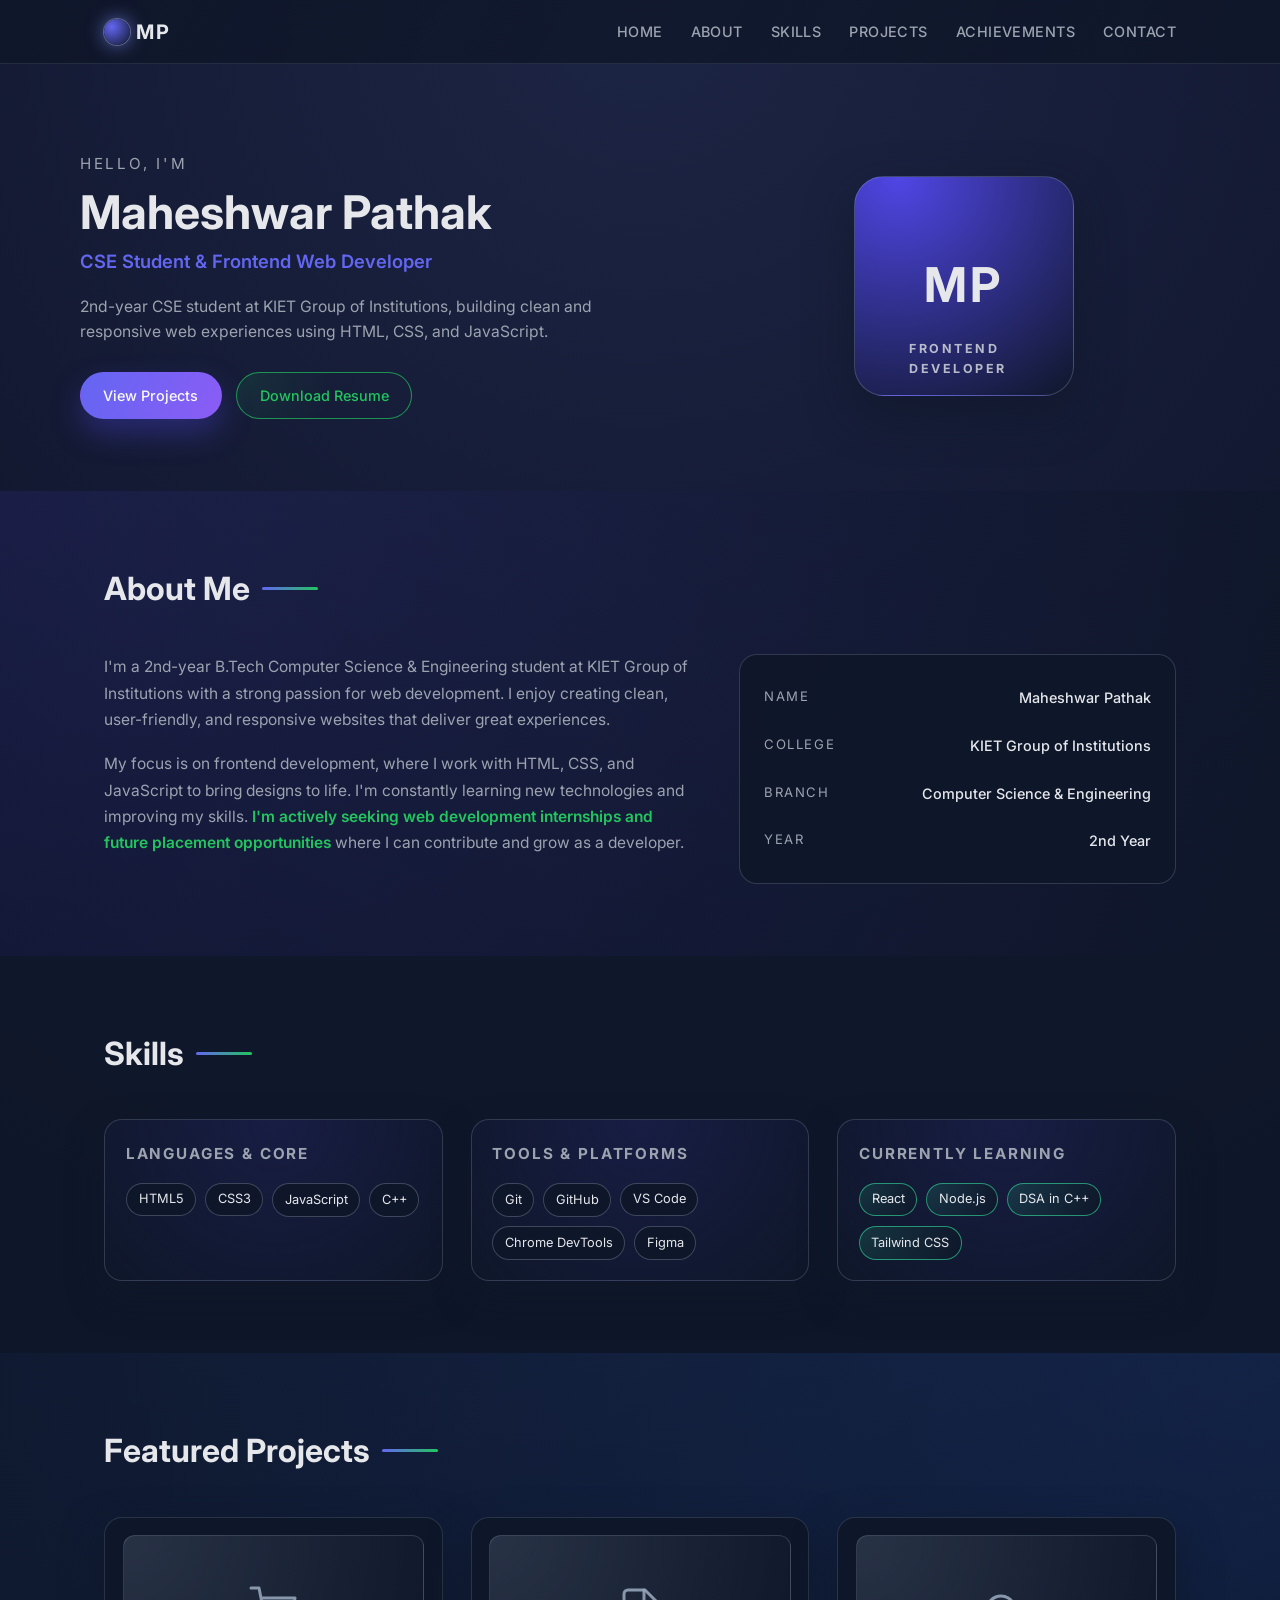
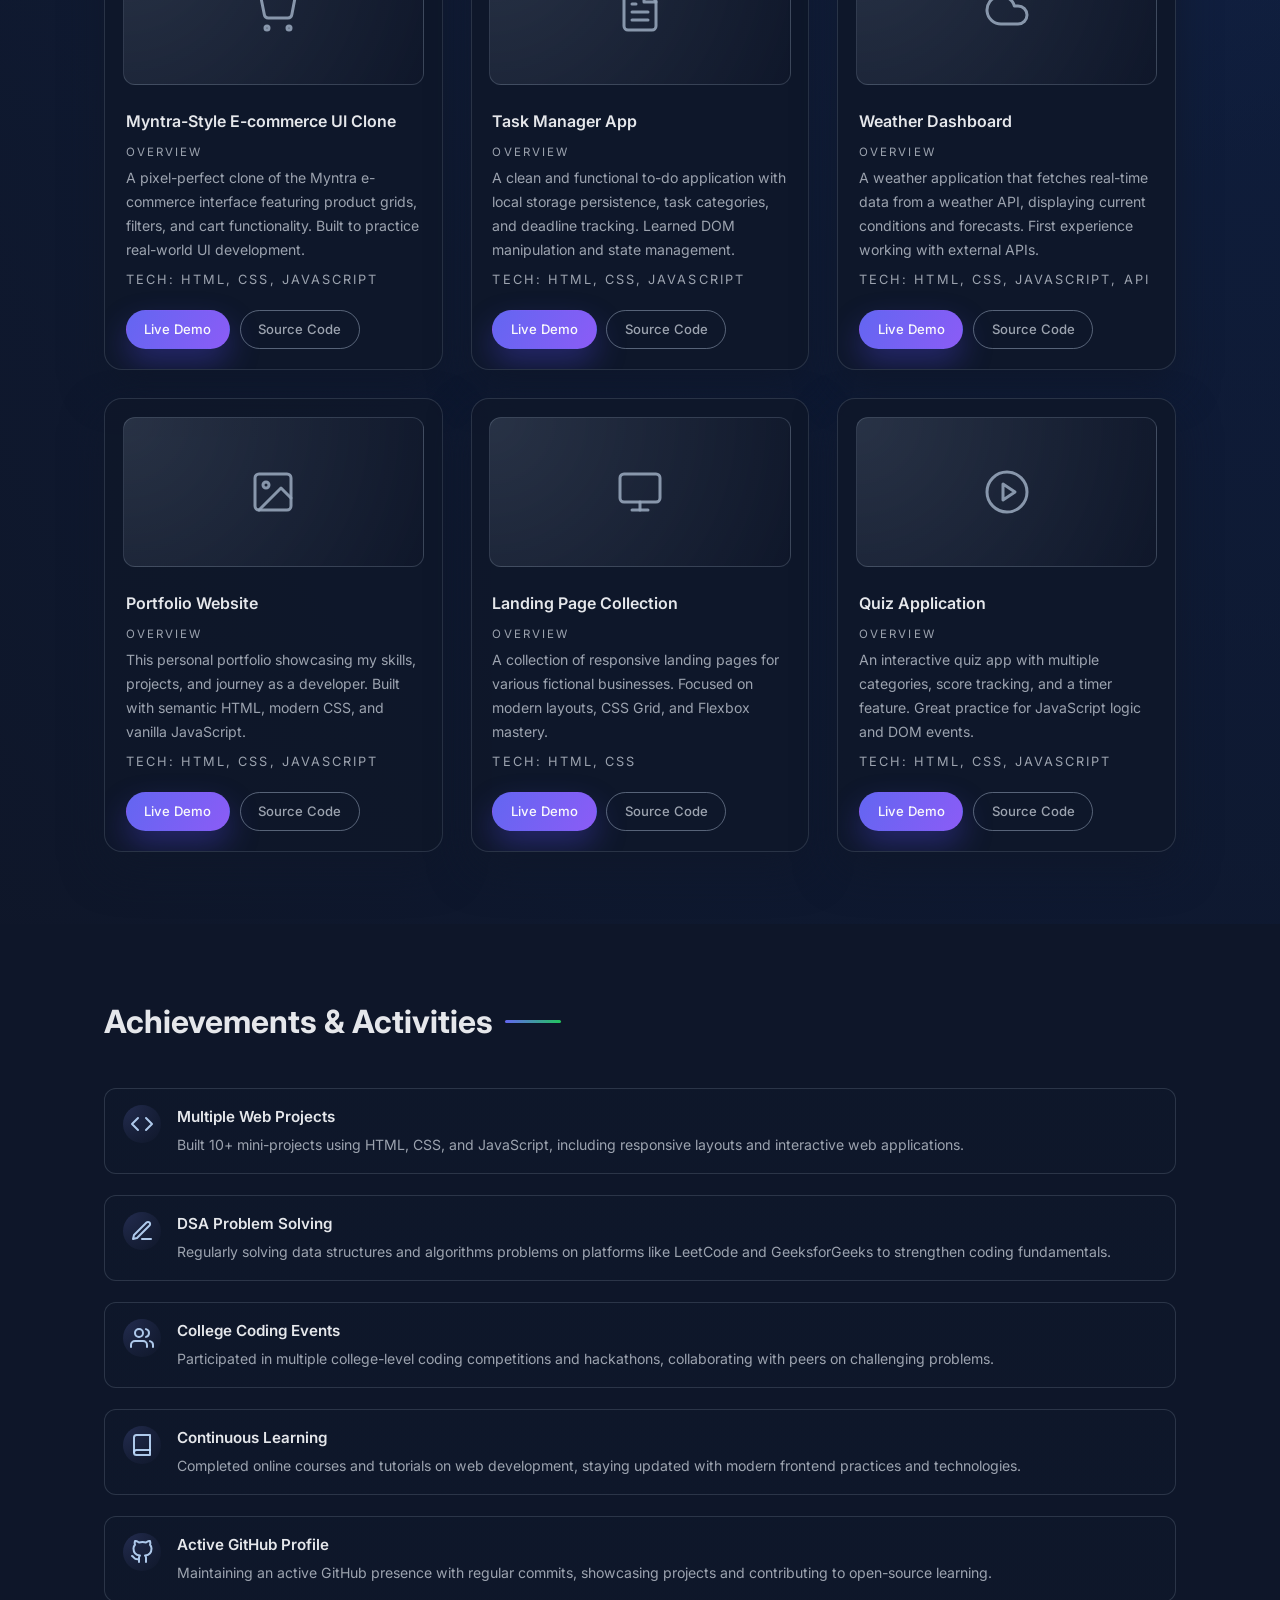
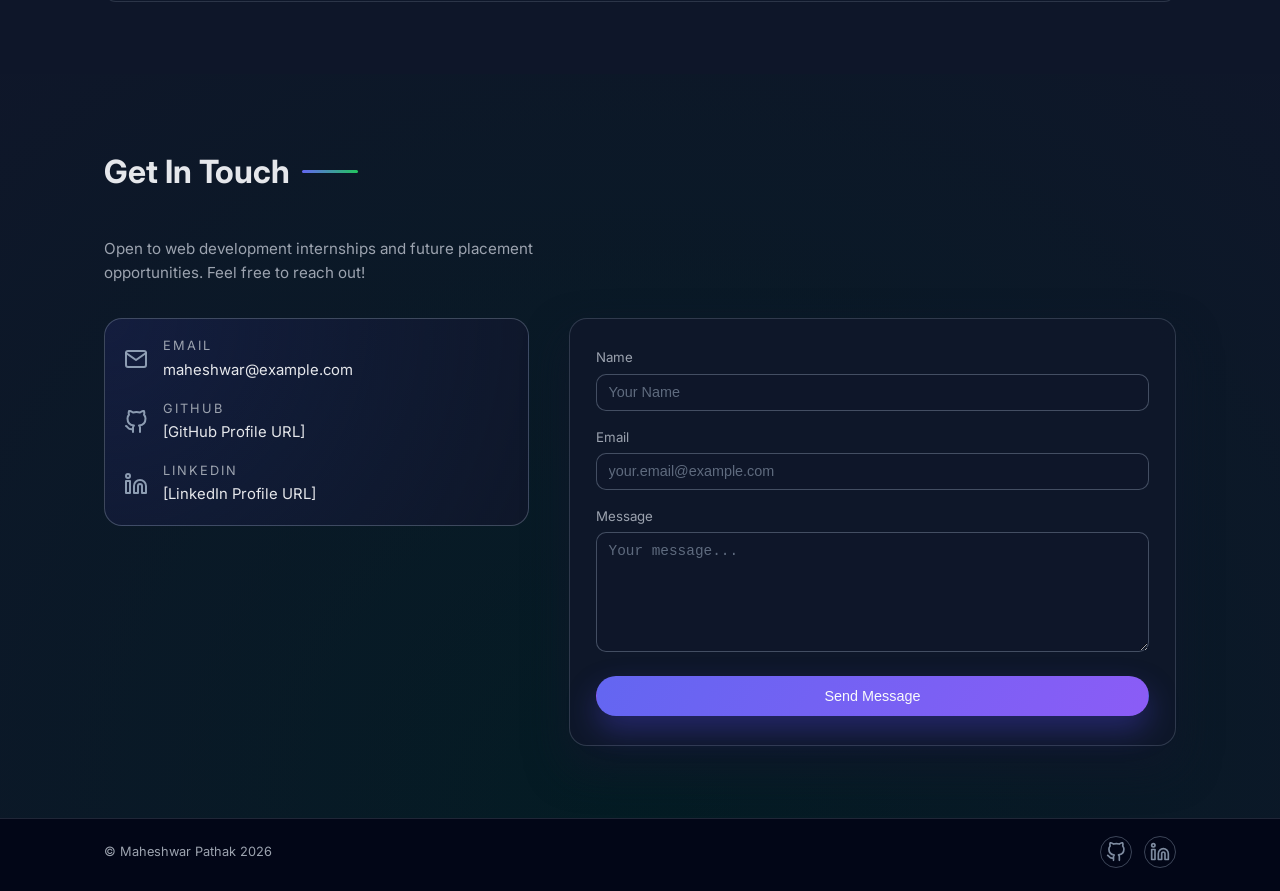
==== index.html @ 69b8cb49 "Maheshwar Pathak Portfolio." ====
<!DOCTYPE html>
<html lang="en">
<head>
    <meta charset="UTF-8">
    <meta name="viewport" content="width=device-width, initial-scale=1.0">
    <title>Maheshwar Pathak | Frontend Web Developer</title>
    <meta name="description" content="Portfolio of Maheshwar Pathak - 2nd year CSE student at KIET Group of Institutions, seeking web development internships.">
    <link rel="preconnect" href="https://fonts.googleapis.com">
    <link rel="preconnect" href="https://fonts.gstatic.com" crossorigin>
    <link href="https://fonts.googleapis.com/css2?family=Inter:wght@400;500;600;700&display=swap" rel="stylesheet">
    <link rel="stylesheet" href="style.css">
</head>
<body>
    <!-- Navbar -->
    <header class="navbar" id="navbar">
        <div class="navbar__container">
            <a href="#home" class="navbar__logo">MP</a>
            <button class="navbar__toggle" id="navToggle" aria-label="Toggle navigation">
                <span class="navbar__toggle-bar"></span>
                <span class="navbar__toggle-bar"></span>
                <span class="navbar__toggle-bar"></span>
            </button>
            <nav class="navbar__menu" id="navMenu">
                <ul class="navbar__list">
                    <li class="navbar__item"><a href="#home" class="navbar__link">Home</a></li>
                    <li class="navbar__item"><a href="#about" class="navbar__link">About</a></li>
                    <li class="navbar__item"><a href="#skills" class="navbar__link">Skills</a></li>
                    <li class="navbar__item"><a href="#projects" class="navbar__link">Projects</a></li>
                    <li class="navbar__item"><a href="#achievements" class="navbar__link">Achievements</a></li>
                    <li class="navbar__item"><a href="#contact" class="navbar__link">Contact</a></li>
                </ul>
            </nav>
        </div>
    </header>

    <main>
        <!-- Hero Section -->
        <section class="hero" id="home">
            <div class="hero__container">
                <div class="hero__content">
                    <p class="hero__greeting">Hello, I'm</p>
                    <h1 class="hero__title">Maheshwar Pathak</h1>
                    <p class="hero__subtitle">CSE Student & Frontend Web Developer</p>
                    <p class="hero__description">
                        2nd-year CSE student at KIET Group of Institutions, building clean and responsive web experiences using HTML, CSS, and JavaScript.
                    </p>
                    <div class="hero__cta">
                        <a href="#projects" class="btn btn--primary">View Projects</a>
                        <a href="#" class="btn btn--secondary">Download Resume</a>
                    </div>
                </div>
                <div class="hero__image">
                    <div class="hero__image-placeholder">
                        <span>MP</span>
                    </div>
                </div>
            </div>
        </section>

        <!-- About Section -->
        <section class="about" id="about">
            <div class="section__container">
                <h2 class="section__title">About Me</h2>
                <div class="about__content">
                    <div class="about__text">
                        <p>
                            I'm a 2nd-year B.Tech Computer Science & Engineering student at KIET Group of Institutions with a strong passion for web development. I enjoy creating clean, user-friendly, and responsive websites that deliver great experiences.
                        </p>
                        <p>
                            My focus is on frontend development, where I work with HTML, CSS, and JavaScript to bring designs to life. I'm constantly learning new technologies and improving my skills. <strong>I'm actively seeking web development internships and future placement opportunities</strong> where I can contribute and grow as a developer.
                        </p>
                    </div>
                    <div class="about__details">
                        <div class="about__detail-item">
                            <span class="about__detail-label">Name</span>
                            <span class="about__detail-value">Maheshwar Pathak</span>
                        </div>
                        <div class="about__detail-item">
                            <span class="about__detail-label">College</span>
                            <span class="about__detail-value">KIET Group of Institutions</span>
                        </div>
                        <div class="about__detail-item">
                            <span class="about__detail-label">Branch</span>
                            <span class="about__detail-value">Computer Science & Engineering</span>
                        </div>
                        <div class="about__detail-item">
                            <span class="about__detail-label">Year</span>
                            <span class="about__detail-value">2nd Year</span>
                        </div>
                    </div>
                </div>
            </div>
        </section>

        <!-- Skills Section -->
        <section class="skills" id="skills">
            <div class="section__container">
                <h2 class="section__title">Skills</h2>
                <div class="skills__grid">
                    <div class="skills__category">
                        <h3 class="skills__category-title">Languages & Core</h3>
                        <div class="skills__badges">
                            <span class="skill-badge">HTML5</span>
                            <span class="skill-badge">CSS3</span>
                            <span class="skill-badge">JavaScript</span>
                            <span class="skill-badge">C++</span>
                        </div>
                    </div>
                    <div class="skills__category">
                        <h3 class="skills__category-title">Tools & Platforms</h3>
                        <div class="skills__badges">
                            <span class="skill-badge">Git</span>
                            <span class="skill-badge">GitHub</span>
                            <span class="skill-badge">VS Code</span>
                            <span class="skill-badge">Chrome DevTools</span>
                            <span class="skill-badge">Figma</span>
                        </div>
                    </div>
                    <div class="skills__category">
                        <h3 class="skills__category-title">Currently Learning</h3>
                        <div class="skills__badges">
                            <span class="skill-badge skill-badge--learning">React</span>
                            <span class="skill-badge skill-badge--learning">Node.js</span>
                            <span class="skill-badge skill-badge--learning">DSA in C++</span>
                            <span class="skill-badge skill-badge--learning">Tailwind CSS</span>
                        </div>
                    </div>
                </div>
            </div>
        </section>

        <!-- Projects Section -->
        <section class="projects" id="projects">
            <div class="section__container">
                <h2 class="section__title">Featured Projects</h2>
                <div class="projects__grid">
                    <!-- Project 1 - E-commerce Clone -->
                    <article class="project-card">
                        <div class="project-card__image">
                            <div class="project-card__placeholder">
                                <svg xmlns="http://www.w3.org/2000/svg" width="48" height="48" viewBox="0 0 24 24" fill="none" stroke="currentColor" stroke-width="1.5" stroke-linecap="round" stroke-linejoin="round"><circle cx="9" cy="21" r="1"/><circle cx="20" cy="21" r="1"/><path d="M1 1h4l2.68 13.39a2 2 0 0 0 2 1.61h9.72a2 2 0 0 0 2-1.61L23 6H6"/></svg>
                            </div>
                        </div>
                        <div class="project-card__content">
                            <h3 class="project-card__title">Myntra-Style E-commerce UI Clone</h3>
                            <p class="project-card__description">
                                A pixel-perfect clone of the Myntra e-commerce interface featuring product grids, filters, and cart functionality. Built to practice real-world UI development.
                            </p>
                            <p class="project-card__tech">Tech: HTML, CSS, JavaScript</p>
                            <div class="project-card__links">
                                <a href="#" class="btn btn--small btn--primary">Live Demo</a>
                                <a href="#" class="btn btn--small btn--outline">Source Code</a>
                            </div>
                        </div>
                    </article>

                    <!-- Project 2 -->
                    <article class="project-card">
                        <div class="project-card__image">
                            <div class="project-card__placeholder">
                                <svg xmlns="http://www.w3.org/2000/svg" width="48" height="48" viewBox="0 0 24 24" fill="none" stroke="currentColor" stroke-width="1.5" stroke-linecap="round" stroke-linejoin="round"><path d="M14.5 2H6a2 2 0 0 0-2 2v16a2 2 0 0 0 2 2h12a2 2 0 0 0 2-2V7.5L14.5 2z"/><polyline points="14 2 14 8 20 8"/><line x1="16" y1="13" x2="8" y2="13"/><line x1="16" y1="17" x2="8" y2="17"/><line x1="10" y1="9" x2="8" y2="9"/></svg>
                            </div>
                        </div>
                        <div class="project-card__content">
                            <h3 class="project-card__title">Task Manager App</h3>
                            <p class="project-card__description">
                                A clean and functional to-do application with local storage persistence, task categories, and deadline tracking. Learned DOM manipulation and state management.
                            </p>
                            <p class="project-card__tech">Tech: HTML, CSS, JavaScript</p>
                            <div class="project-card__links">
                                <a href="#" class="btn btn--small btn--primary">Live Demo</a>
                                <a href="#" class="btn btn--small btn--outline">Source Code</a>
                            </div>
                        </div>
                    </article>

                    <!-- Project 3 -->
                    <article class="project-card">
                        <div class="project-card__image">
                            <div class="project-card__placeholder">
                                <svg xmlns="http://www.w3.org/2000/svg" width="48" height="48" viewBox="0 0 24 24" fill="none" stroke="currentColor" stroke-width="1.5" stroke-linecap="round" stroke-linejoin="round"><path d="M17.5 19H9a7 7 0 1 1 6.71-9h1.79a4.5 4.5 0 1 1 0 9Z"/></svg>
                            </div>
                        </div>
                        <div class="project-card__content">
                            <h3 class="project-card__title">Weather Dashboard</h3>
                            <p class="project-card__description">
                                A weather application that fetches real-time data from a weather API, displaying current conditions and forecasts. First experience working with external APIs.
                            </p>
                            <p class="project-card__tech">Tech: HTML, CSS, JavaScript, API</p>
                            <div class="project-card__links">
                                <a href="#" class="btn btn--small btn--primary">Live Demo</a>
                                <a href="#" class="btn btn--small btn--outline">Source Code</a>
                            </div>
                        </div>
                    </article>

                    <!-- Project 4 -->
                    <article class="project-card">
                        <div class="project-card__image">
                            <div class="project-card__placeholder">
                                <svg xmlns="http://www.w3.org/2000/svg" width="48" height="48" viewBox="0 0 24 24" fill="none" stroke="currentColor" stroke-width="1.5" stroke-linecap="round" stroke-linejoin="round"><rect x="3" y="3" width="18" height="18" rx="2" ry="2"/><circle cx="8.5" cy="8.5" r="1.5"/><polyline points="21 15 16 10 5 21"/></svg>
                            </div>
                        </div>
                        <div class="project-card__content">
                            <h3 class="project-card__title">Portfolio Website</h3>
                            <p class="project-card__description">
                                This personal portfolio showcasing my skills, projects, and journey as a developer. Built with semantic HTML, modern CSS, and vanilla JavaScript.
                            </p>
                            <p class="project-card__tech">Tech: HTML, CSS, JavaScript</p>
                            <div class="project-card__links">
                                <a href="#" class="btn btn--small btn--primary">Live Demo</a>
                                <a href="#" class="btn btn--small btn--outline">Source Code</a>
                            </div>
                        </div>
                    </article>

                    <!-- Project 5 -->
                    <article class="project-card">
                        <div class="project-card__image">
                            <div class="project-card__placeholder">
                                <svg xmlns="http://www.w3.org/2000/svg" width="48" height="48" viewBox="0 0 24 24" fill="none" stroke="currentColor" stroke-width="1.5" stroke-linecap="round" stroke-linejoin="round"><rect x="2" y="3" width="20" height="14" rx="2" ry="2"/><line x1="8" y1="21" x2="16" y2="21"/><line x1="12" y1="17" x2="12" y2="21"/></svg>
                            </div>
                        </div>
                        <div class="project-card__content">
                            <h3 class="project-card__title">Landing Page Collection</h3>
                            <p class="project-card__description">
                                A collection of responsive landing pages for various fictional businesses. Focused on modern layouts, CSS Grid, and Flexbox mastery.
                            </p>
                            <p class="project-card__tech">Tech: HTML, CSS</p>
                            <div class="project-card__links">
                                <a href="#" class="btn btn--small btn--primary">Live Demo</a>
                                <a href="#" class="btn btn--small btn--outline">Source Code</a>
                            </div>
                        </div>
                    </article>

                    <!-- Project 6 -->
                    <article class="project-card">
                        <div class="project-card__image">
                            <div class="project-card__placeholder">
                                <svg xmlns="http://www.w3.org/2000/svg" width="48" height="48" viewBox="0 0 24 24" fill="none" stroke="currentColor" stroke-width="1.5" stroke-linecap="round" stroke-linejoin="round"><circle cx="12" cy="12" r="10"/><polygon points="10 8 16 12 10 16 10 8"/></svg>
                            </div>
                        </div>
                        <div class="project-card__content">
                            <h3 class="project-card__title">Quiz Application</h3>
                            <p class="project-card__description">
                                An interactive quiz app with multiple categories, score tracking, and a timer feature. Great practice for JavaScript logic and DOM events.
                            </p>
                            <p class="project-card__tech">Tech: HTML, CSS, JavaScript</p>
                            <div class="project-card__links">
                                <a href="#" class="btn btn--small btn--primary">Live Demo</a>
                                <a href="#" class="btn btn--small btn--outline">Source Code</a>
                            </div>
                        </div>
                    </article>
                </div>
            </div>
        </section>

        <!-- Achievements Section -->
        <section class="achievements" id="achievements">
            <div class="section__container">
                <h2 class="section__title">Achievements & Activities</h2>
                <div class="achievements__timeline">
                    <div class="achievement-item">
                        <div class="achievement-item__icon">
                            <svg xmlns="http://www.w3.org/2000/svg" width="24" height="24" viewBox="0 0 24 24" fill="none" stroke="currentColor" stroke-width="2" stroke-linecap="round" stroke-linejoin="round"><polyline points="16 18 22 12 16 6"/><polyline points="8 6 2 12 8 18"/></svg>
                        </div>
                        <div class="achievement-item__content">
                            <h3 class="achievement-item__title">Multiple Web Projects</h3>
                            <p class="achievement-item__description">Built 10+ mini-projects using HTML, CSS, and JavaScript, including responsive layouts and interactive web applications.</p>
                        </div>
                    </div>
                    <div class="achievement-item">
                        <div class="achievement-item__icon">
                            <svg xmlns="http://www.w3.org/2000/svg" width="24" height="24" viewBox="0 0 24 24" fill="none" stroke="currentColor" stroke-width="2" stroke-linecap="round" stroke-linejoin="round"><path d="M12 20h9"/><path d="M16.5 3.5a2.121 2.121 0 0 1 3 3L7 19l-4 1 1-4L16.5 3.5z"/></svg>
                        </div>
                        <div class="achievement-item__content">
                            <h3 class="achievement-item__title">DSA Problem Solving</h3>
                            <p class="achievement-item__description">Regularly solving data structures and algorithms problems on platforms like LeetCode and GeeksforGeeks to strengthen coding fundamentals.</p>
                        </div>
                    </div>
                    <div class="achievement-item">
                        <div class="achievement-item__icon">
                            <svg xmlns="http://www.w3.org/2000/svg" width="24" height="24" viewBox="0 0 24 24" fill="none" stroke="currentColor" stroke-width="2" stroke-linecap="round" stroke-linejoin="round"><path d="M17 21v-2a4 4 0 0 0-4-4H5a4 4 0 0 0-4 4v2"/><circle cx="9" cy="7" r="4"/><path d="M23 21v-2a4 4 0 0 0-3-3.87"/><path d="M16 3.13a4 4 0 0 1 0 7.75"/></svg>
                        </div>
                        <div class="achievement-item__content">
                            <h3 class="achievement-item__title">College Coding Events</h3>
                            <p class="achievement-item__description">Participated in multiple college-level coding competitions and hackathons, collaborating with peers on challenging problems.</p>
                        </div>
                    </div>
                    <div class="achievement-item">
                        <div class="achievement-item__icon">
                            <svg xmlns="http://www.w3.org/2000/svg" width="24" height="24" viewBox="0 0 24 24" fill="none" stroke="currentColor" stroke-width="2" stroke-linecap="round" stroke-linejoin="round"><path d="M4 19.5A2.5 2.5 0 0 1 6.5 17H20"/><path d="M6.5 2H20v20H6.5A2.5 2.5 0 0 1 4 19.5v-15A2.5 2.5 0 0 1 6.5 2z"/></svg>
                        </div>
                        <div class="achievement-item__content">
                            <h3 class="achievement-item__title">Continuous Learning</h3>
                            <p class="achievement-item__description">Completed online courses and tutorials on web development, staying updated with modern frontend practices and technologies.</p>
                        </div>
                    </div>
                    <div class="achievement-item">
                        <div class="achievement-item__icon">
                            <svg xmlns="http://www.w3.org/2000/svg" width="24" height="24" viewBox="0 0 24 24" fill="none" stroke="currentColor" stroke-width="2" stroke-linecap="round" stroke-linejoin="round"><path d="M9 19c-5 1.5-5-2.5-7-3m14 6v-3.87a3.37 3.37 0 0 0-.94-2.61c3.14-.35 6.44-1.54 6.44-7A5.44 5.44 0 0 0 20 4.77 5.07 5.07 0 0 0 19.91 1S18.73.65 16 2.48a13.38 13.38 0 0 0-7 0C6.27.65 5.09 1 5.09 1A5.07 5.07 0 0 0 5 4.77a5.44 5.44 0 0 0-1.5 3.78c0 5.42 3.3 6.61 6.44 7A3.37 3.37 0 0 0 9 18.13V22"/></svg>
                        </div>
                        <div class="achievement-item__content">
                            <h3 class="achievement-item__title">Active GitHub Profile</h3>
                            <p class="achievement-item__description">Maintaining an active GitHub presence with regular commits, showcasing projects and contributing to open-source learning.</p>
                        </div>
                    </div>
                </div>
            </div>
        </section>

        <!-- Contact Section -->
        <section class="contact" id="contact">
            <div class="section__container">
                <h2 class="section__title">Get In Touch</h2>
                <p class="contact__intro">Open to web development internships and future placement opportunities. Feel free to reach out!</p>
                <div class="contact__content">
                    <div class="contact__info">
                        <div class="contact__info-item">
                            <svg xmlns="http://www.w3.org/2000/svg" width="24" height="24" viewBox="0 0 24 24" fill="none" stroke="currentColor" stroke-width="2" stroke-linecap="round" stroke-linejoin="round"><path d="M4 4h16c1.1 0 2 .9 2 2v12c0 1.1-.9 2-2 2H4c-1.1 0-2-.9-2-2V6c0-1.1.9-2 2-2z"/><polyline points="22,6 12,13 2,6"/></svg>
                            <div>
                                <span class="contact__info-label">Email</span>
                                <a href="mailto:maheshwar@example.com" class="contact__info-value">maheshwar@example.com</a>
                            </div>
                        </div>
                        <div class="contact__info-item">
                            <svg xmlns="http://www.w3.org/2000/svg" width="24" height="24" viewBox="0 0 24 24" fill="none" stroke="currentColor" stroke-width="2" stroke-linecap="round" stroke-linejoin="round"><path d="M9 19c-5 1.5-5-2.5-7-3m14 6v-3.87a3.37 3.37 0 0 0-.94-2.61c3.14-.35 6.44-1.54 6.44-7A5.44 5.44 0 0 0 20 4.77 5.07 5.07 0 0 0 19.91 1S18.73.65 16 2.48a13.38 13.38 0 0 0-7 0C6.27.65 5.09 1 5.09 1A5.07 5.07 0 0 0 5 4.77a5.44 5.44 0 0 0-1.5 3.78c0 5.42 3.3 6.61 6.44 7A3.37 3.37 0 0 0 9 18.13V22"/></svg>
                            <div>
                                <span class="contact__info-label">GitHub</span>
                                <a href="#" class="contact__info-value" target="_blank" rel="noopener noreferrer">[GitHub Profile URL]</a>
                            </div>
                        </div>
                        <div class="contact__info-item">
                            <svg xmlns="http://www.w3.org/2000/svg" width="24" height="24" viewBox="0 0 24 24" fill="none" stroke="currentColor" stroke-width="2" stroke-linecap="round" stroke-linejoin="round"><path d="M16 8a6 6 0 0 1 6 6v7h-4v-7a2 2 0 0 0-2-2 2 2 0 0 0-2 2v7h-4v-7a6 6 0 0 1 6-6z"/><rect x="2" y="9" width="4" height="12"/><circle cx="4" cy="4" r="2"/></svg>
                            <div>
                                <span class="contact__info-label">LinkedIn</span>
                                <a href="#" class="contact__info-value" target="_blank" rel="noopener noreferrer">[LinkedIn Profile URL]</a>
                            </div>
                        </div>
                    </div>
                    <form class="contact__form" id="contactForm">
                        <div class="form__group">
                            <label for="name" class="form__label">Name</label>
                            <input type="text" id="name" name="name" class="form__input" placeholder="Your Name" required>
                            <span class="form__error" id="nameError"></span>
                        </div>
                        <div class="form__group">
                            <label for="email" class="form__label">Email</label>
                            <input type="email" id="email" name="email" class="form__input" placeholder="your.email@example.com" required>
                            <span class="form__error" id="emailError"></span>
                        </div>
                        <div class="form__group">
                            <label for="message" class="form__label">Message</label>
                            <textarea id="message" name="message" class="form__input form__textarea" placeholder="Your message..." rows="5" required></textarea>
                            <span class="form__error" id="messageError"></span>
                        </div>
                        <button type="submit" class="btn btn--primary btn--full">Send Message</button>
                        <div class="form__success" id="formSuccess">
                            <svg xmlns="http://www.w3.org/2000/svg" width="24" height="24" viewBox="0 0 24 24" fill="none" stroke="currentColor" stroke-width="2" stroke-linecap="round" stroke-linejoin="round"><path d="M22 11.08V12a10 10 0 1 1-5.93-9.14"/><polyline points="22 4 12 14.01 9 11.01"/></svg>
                            <span>Thank you! Your message has been sent successfully.</span>
                        </div>
                    </form>
                </div>
            </div>
        </section>
    </main>

    <!-- Footer -->
    <footer class="footer">
        <div class="footer__container">
            <p class="footer__copyright">&copy; Maheshwar Pathak 2026</p>
            <div class="footer__socials">
                <a href="#" class="footer__social-link" aria-label="GitHub" target="_blank" rel="noopener noreferrer">
                    <svg xmlns="http://www.w3.org/2000/svg" width="20" height="20" viewBox="0 0 24 24" fill="none" stroke="currentColor" stroke-width="2" stroke-linecap="round" stroke-linejoin="round"><path d="M9 19c-5 1.5-5-2.5-7-3m14 6v-3.87a3.37 3.37 0 0 0-.94-2.61c3.14-.35 6.44-1.54 6.44-7A5.44 5.44 0 0 0 20 4.77 5.07 5.07 0 0 0 19.91 1S18.73.65 16 2.48a13.38 13.38 0 0 0-7 0C6.27.65 5.09 1 5.09 1A5.07 5.07 0 0 0 5 4.77a5.44 5.44 0 0 0-1.5 3.78c0 5.42 3.3 6.61 6.44 7A3.37 3.37 0 0 0 9 18.13V22"/></svg>
                </a>
                <a href="#" class="footer__social-link" aria-label="LinkedIn" target="_blank" rel="noopener noreferrer">
                    <svg xmlns="http://www.w3.org/2000/svg" width="20" height="20" viewBox="0 0 24 24" fill="none" stroke="currentColor" stroke-width="2" stroke-linecap="round" stroke-linejoin="round"><path d="M16 8a6 6 0 0 1 6 6v7h-4v-7a2 2 0 0 0-2-2 2 2 0 0 0-2 2v7h-4v-7a6 6 0 0 1 6-6z"/><rect x="2" y="9" width="4" height="12"/><circle cx="4" cy="4" r="2"/></svg>
                </a>
            </div>
        </div>
    </footer>

    <script src="script.js"></script>
</body>
</html>
---- style.css ----
/* ========== CSS RESET & GLOBALS ========== */

*,
*::before,
*::after {
  margin: 0;
  padding: 0;
  box-sizing: border-box;
}

:root {
  --color-bg: #050816;
  --color-surface: #0b1020;
  --color-surface-soft: #111827;
  --color-primary: #6366f1;
  --color-primary-soft: rgba(99, 102, 241, 0.1);
  --color-accent: #22c55e;
  --color-text: #e5e7eb;
  --color-text-muted: #9ca3af;
  --color-border: #1f2937;
  --shadow-soft: 0 18px 45px rgba(15, 23, 42, 0.65);
  --radius-lg: 18px;
  --radius-md: 12px;
  --radius-sm: 8px;
  --transition-fast: 150ms ease-out;
  --transition-med: 220ms ease-out;
  --nav-height: 64px;
  --container-width: 1120px;
}

html {
  scroll-behavior: smooth;
}

body {
  font-family: "Inter", system-ui, -apple-system, BlinkMacSystemFont, "Segoe UI", sans-serif;
  background: radial-gradient(circle at top, #1d2545 0, #050816 45%, #020617 100%);
  color: var(--color-text);
  line-height: 1.6;
}

/* ========== GENERAL LAYOUT ========== */

main {
  padding-top: var(--nav-height);
}

.section__container {
  width: 100%;
  max-width: var(--container-width);
  margin: 0 auto;
  padding: 4.5rem 1.5rem;
}

.section__title {
  font-size: 2rem;
  font-weight: 700;
  margin-bottom: 2.5rem;
  position: relative;
  display: inline-flex;
  align-items: center;
  gap: 0.75rem;
}

.section__title::after {
  content: "";
  width: 56px;
  height: 3px;
  border-radius: 999px;
  background: linear-gradient(90deg, var(--color-primary), var(--color-accent));
}

/* Base section animation hook (optional, for JS) */
section {
  opacity: 1;
  transform: translateY(0);
  transition: opacity 260ms ease-out, transform 260ms ease-out;
}

section.section--hidden {
  opacity: 0;
  transform: translateY(16px);
}

/* ========== NAVBAR ========== */

.navbar {
  position: fixed;
  inset: 0 0 auto 0;
  height: var(--nav-height);
  z-index: 20;
  backdrop-filter: blur(20px);
  background: linear-gradient(
    120deg,
    rgba(15, 23, 42, 0.92),
    rgba(15, 23, 42, 0.82),
    rgba(15, 23, 42, 0.92)
  );
  border-bottom: 1px solid rgba(148, 163, 184, 0.15);
}

.navbar__container {
  max-width: var(--container-width);
  height: 100%;
  margin: 0 auto;
  padding: 0 1.5rem;
  display: flex;
  align-items: center;
  justify-content: space-between;
}

.navbar__logo {
  font-weight: 700;
  font-size: 1.25rem;
  letter-spacing: 0.08em;
  text-transform: uppercase;
  color: var(--color-text);
  text-decoration: none;
  display: inline-flex;
  align-items: center;
  gap: 0.4rem;
}

.navbar__logo::before {
  content: "";
  width: 26px;
  height: 26px;
  border-radius: 999px;
  background: radial-gradient(circle at 30% 30%, var(--color-primary), #0f172a);
  box-shadow:
    0 0 0 1px rgba(148, 163, 184, 0.45),
    0 0 18px rgba(129, 140, 248, 0.7);
}

.navbar__menu {
  display: flex;
  align-items: center;
}

.navbar__list {
  display: flex;
  list-style: none;
  gap: 1.75rem;
}

.navbar__link {
  position: relative;
  font-size: 0.9rem;
  color: var(--color-text-muted);
  text-decoration: none;
  letter-spacing: 0.03em;
  text-transform: uppercase;
  font-weight: 500;
  padding-block: 0.35rem;
  transition: color var(--transition-fast);
}

.navbar__link::after {
  content: "";
  position: absolute;
  left: 0;
  bottom: -0.25rem;
  width: 0;
  height: 2px;
  border-radius: 999px;
  background: linear-gradient(90deg, var(--color-primary), var(--color-accent));
  transition: width var(--transition-med);
}

.navbar__link:hover {
  color: var(--color-text);
}

.navbar__link:hover::after {
  width: 100%;
}

.navbar__toggle {
  display: none;
  background: transparent;
  border: none;
  cursor: pointer;
  padding: 0.35rem;
}

.navbar__toggle-bar {
  width: 22px;
  height: 2px;
  border-radius: 999px;
  background-color: var(--color-text);
  display: block;
  transition: transform var(--transition-fast), opacity var(--transition-fast);
}

.navbar__toggle-bar + .navbar__toggle-bar {
  margin-top: 4px;
}

/* ========== HERO ========== */

.hero {
  padding: 5.5rem 1.5rem 4.5rem;
}

.hero__container {
  width: 100%;
  max-width: var(--container-width);
  margin: 0 auto;
  display: grid;
  grid-template-columns: minmax(0, 3fr) minmax(0, 2.4fr);
  gap: 3.5rem;
  align-items: center;
}

.hero__content {
  max-width: 580px;
}

.hero__greeting {
  font-size: 0.95rem;
  letter-spacing: 0.18em;
  text-transform: uppercase;
  color: var(--color-text-muted);
  margin-bottom: 0.75rem;
}

.hero__title {
  font-size: 2.9rem;
  line-height: 1.05;
  margin-bottom: 0.6rem;
}

.hero__subtitle {
  font-size: 1.15rem;
  color: var(--color-primary);
  font-weight: 600;
  margin-bottom: 1.1rem;
}

.hero__description {
  font-size: 0.98rem;
  color: var(--color-text-muted);
  max-width: 34rem;
  margin-bottom: 1.75rem;
}

.hero__cta {
  display: flex;
  flex-wrap: wrap;
  gap: 0.9rem;
}

.hero__image {
  display: flex;
  justify-content: center;
}

.hero__image-placeholder {
  width: 220px;
  height: 220px;
  border-radius: 30px;
  background: radial-gradient(circle at 20% 0%, #4f46e5, #0f172a);
  box-shadow: var(--shadow-soft);
  border: 1px solid rgba(148, 163, 184, 0.3);
  display: flex;
  align-items: center;
  justify-content: center;
  color: #e5e7eb;
  font-size: 3rem;
  font-weight: 700;
  letter-spacing: 0.06em;
  text-transform: uppercase;
  position: relative;
  overflow: hidden;
}

.hero__image-placeholder::after {
  content: "Frontend Developer";
  position: absolute;
  bottom: 16px;
  left: 50%;
  transform: translateX(-50%);
  font-size: 0.78rem;
  letter-spacing: 0.2em;
  text-transform: uppercase;
  color: rgba(209, 213, 219, 0.85);
}

/* ========== BUTTONS ========== */

.btn {
  display: inline-flex;
  align-items: center;
  justify-content: center;
  border-radius: 999px;
  border: 1px solid transparent;
  padding: 0.7rem 1.4rem;
  font-size: 0.9rem;
  font-weight: 500;
  cursor: pointer;
  text-decoration: none;
  transition:
    background-color var(--transition-med),
    color var(--transition-med),
    border-color var(--transition-med),
    transform var(--transition-fast),
    box-shadow var(--transition-med);
}

.hero__cta .btn {
  transform: translateY(0);
}

.hero__cta .btn:hover {
  transform: translateY(-2px);
}

.btn--primary {
  background: linear-gradient(120deg, var(--color-primary), #8b5cf6);
  color: #f9fafb;
  box-shadow: 0 14px 30px rgba(79, 70, 229, 0.35);
}

.btn--primary:hover {
  box-shadow: 0 18px 40px rgba(79, 70, 229, 0.5);
}

.btn--secondary {
  background-color: transparent;
  color: var(--color-accent);
  border-color: rgba(34, 197, 94, 0.7);
  background-image: radial-gradient(circle at top left, rgba(34, 197, 94, 0.12), transparent 55%);
}

.btn--secondary:hover {
  background-color: rgba(34, 197, 94, 0.1);
}

.btn--small {
  padding: 0.5rem 1.1rem;
  font-size: 0.82rem;
}

.btn--outline {
  background: transparent;
  color: var(--color-text-muted);
  border-color: rgba(148, 163, 184, 0.55);
}

.btn--outline:hover {
  color: #e5e7eb;
  border-color: var(--color-primary);
}

.btn--full {
  width: 100%;
}

/* ========== ABOUT ========== */

.about {
  background: radial-gradient(
    circle at top left,
    rgba(79, 70, 229, 0.12),
    rgba(15, 23, 42, 0.95)
  );
}

.about__content {
  display: grid;
  grid-template-columns: minmax(0, 2.3fr) minmax(0, 1.7fr);
  gap: 2.75rem;
  align-items: flex-start;
}

.about__text p + p {
  margin-top: 1.1rem;
}

.about__text p {
  font-size: 0.97rem;
  color: var(--color-text-muted);
  line-height: 1.7;
}

.about__text strong {
  color: var(--color-accent);
  font-weight: 600;
}

.about__details {
  background: rgba(15, 23, 42, 0.9);
  border-radius: var(--radius-lg);
  border: 1px solid rgba(148, 163, 184, 0.25);
  padding: 1.5rem 1.3rem;
  display: grid;
  gap: 0.75rem;
}

.about__detail-item {
  display: flex;
  justify-content: space-between;
  gap: 1.5rem;
  padding: 0.4rem 0.2rem;
}

.about__detail-label {
  font-size: 0.82rem;
  text-transform: uppercase;
  letter-spacing: 0.12em;
  color: var(--color-text-muted);
}

.about__detail-value {
  font-size: 0.9rem;
  font-weight: 500;
}

/* ========== SKILLS ========== */

.skills {
  background-color: rgba(15, 23, 42, 0.96);
}

.skills__grid {
  display: grid;
  grid-template-columns: repeat(3, minmax(0, 1fr));
  gap: 1.75rem;
}

.skills__category {
  background: radial-gradient(
    circle at top,
    rgba(79, 70, 229, 0.14),
    rgba(15, 23, 42, 0.95)
  );
  border-radius: var(--radius-lg);
  border: 1px solid rgba(148, 163, 184, 0.25);
  padding: 1.4rem 1.3rem 1.3rem;
  box-shadow: 0 16px 34px rgba(15, 23, 42, 0.65);
}

.skills__category-title {
  font-size: 0.95rem;
  text-transform: uppercase;
  letter-spacing: 0.12em;
  color: var(--color-text-muted);
  margin-bottom: 1rem;
}

.skills__badges {
  display: flex;
  flex-wrap: wrap;
  gap: 0.6rem;
}

.skill-badge {
  font-size: 0.8rem;
  padding: 0.35rem 0.7rem;
  border-radius: 999px;
  border: 1px solid rgba(148, 163, 184, 0.35);
  background-color: rgba(15, 23, 42, 0.9);
  color: var(--color-text);
  backdrop-filter: blur(12px);
}

.skill-badge--learning {
  border-color: rgba(52, 211, 153, 0.65);
  background: radial-gradient(
    circle at top left,
    rgba(52, 211, 153, 0.16),
    rgba(15, 23, 42, 0.95)
  );
}

/* ========== PROJECTS ========== */

.projects {
  background: radial-gradient(
    circle at top right,
    rgba(59, 130, 246, 0.18),
    rgba(15, 23, 42, 0.97)
  );
}

.projects__grid {
  display: grid;
  grid-template-columns: repeat(3, minmax(0, 1fr));
  gap: 1.75rem;
}

.project-card {
  background: rgba(15, 23, 42, 0.96);
  border-radius: var(--radius-lg);
  border: 1px solid rgba(148, 163, 184, 0.2);
  overflow: hidden;
  display: flex;
  flex-direction: column;
  box-shadow: 0 18px 40px rgba(15, 23, 42, 0.85);
  transform: translateY(0);
  transition:
    transform var(--transition-med),
    box-shadow var(--transition-med),
    border-color var(--transition-med),
    background var(--transition-med);
}

.project-card:hover {
  transform: translateY(-6px);
  box-shadow: 0 26px 60px rgba(15, 23, 42, 0.95);
  border-color: rgba(129, 140, 248, 0.7);
  background: radial-gradient(circle at top, rgba(79, 70, 229, 0.16), #020617);
}

.project-card__image {
  position: relative;
  padding: 1.1rem 1.1rem 0.75rem;
}

.project-card__placeholder {
  height: 150px;
  border-radius: var(--radius-md);
  background: radial-gradient(
    circle at top left,
    rgba(148, 163, 184, 0.2),
    rgba(15, 23, 42, 1)
  );
  border: 1px solid rgba(148, 163, 184, 0.25);
  display: flex;
  align-items: center;
  justify-content: center;
  color: rgba(148, 163, 184, 0.9);
}

.project-card__content {
  padding: 0.75rem 1.3rem 1.3rem;
  display: flex;
  flex-direction: column;
  gap: 0.5rem;
}

.project-card__title {
  font-size: 1rem;
  font-weight: 600;
}

.project-card__description {
  font-size: 0.88rem;
  color: var(--color-text-muted);
  line-height: 1.7;
}

.project-card__description::before {
  content: "Overview";
  display: block;
  font-size: 0.72rem;
  text-transform: uppercase;
  letter-spacing: 0.18em;
  color: var(--color-text-muted);
  margin-bottom: 0.25rem;
}

.project-card__meta {
  font-size: 0.8rem;
  color: var(--color-text-muted);
}

.project-card__tech {
  font-size: 0.8rem;
  color: var(--color-text-muted);
  text-transform: uppercase;
  letter-spacing: 0.16em;
}

.project-card__links {
  margin-top: 0.7rem;
  display: flex;
  flex-wrap: wrap;
  gap: 0.6rem;
}

/* ========== ACHIEVEMENTS ========== */

.achievements {
  background-color: rgba(15, 23, 42, 0.96);
}

.achievements__timeline {
  display: grid;
  gap: 1.3rem;
}

.achievement-item {
  display: grid;
  grid-template-columns: auto minmax(0, 1fr);
  gap: 1rem;
  padding: 1rem 1.1rem;
  border-radius: var(--radius-md);
  background: linear-gradient(
    120deg,
    rgba(15, 23, 42, 0.95),
    rgba(15, 23, 42, 0.95)
  );
  border: 1px solid rgba(148, 163, 184, 0.22);
}

.achievement-item__icon {
  width: 38px;
  height: 38px;
  border-radius: 999px;
  background: radial-gradient(
    circle at top left,
    rgba(129, 140, 248, 0.18),
    rgba(15, 23, 42, 1)
  );
  display: flex;
  align-items: center;
  justify-content: center;
  color: rgba(191, 219, 254, 0.9);
}

.achievement-item__title {
  font-size: 0.95rem;
  font-weight: 600;
  margin-bottom: 0.25rem;
}

.achievement-item__description {
  font-size: 0.88rem;
  color: var(--color-text-muted);
  line-height: 1.7;
}

/* ========== CONTACT ========== */

.contact {
  background: radial-gradient(
    circle at bottom,
    rgba(16, 185, 129, 0.12),
    rgba(15, 23, 42, 0.97)
  );
}

.contact__intro {
  font-size: 0.95rem;
  color: var(--color-text-muted);
  max-width: 480px;
  margin-bottom: 2rem;
}

.contact__content {
  display: grid;
  grid-template-columns: minmax(0, 1.4fr) minmax(0, 2fr);
  gap: 2.5rem;
  align-items: flex-start;
}

.contact__info {
  display: grid;
  gap: 1rem;
  padding: 1.1rem 1.2rem;
  border-radius: var(--radius-lg);
  border: 1px solid rgba(148, 163, 184, 0.35);
  background: radial-gradient(
    circle at top left,
    rgba(79, 70, 229, 0.12),
    rgba(15, 23, 42, 0.98)
  );
}

.contact__info-item {
  display: flex;
  gap: 0.9rem;
  align-items: center;
}

.contact__info-label {
  display: block;
  font-size: 0.8rem;
  text-transform: uppercase;
  letter-spacing: 0.16em;
  color: var(--color-text-muted);
}

.contact__info-value {
  font-size: 0.93rem;
  color: var(--color-text);
  text-decoration: none;
}

.contact__info-value:hover {
  color: var(--color-primary);
}

.contact__info-item svg {
  color: rgba(148, 163, 184, 0.95);
}

.contact__form {
  background: rgba(15, 23, 42, 0.96);
  border-radius: var(--radius-lg);
  padding: 1.8rem 1.6rem;
  border: 1px solid rgba(148, 163, 184, 0.25);
  box-shadow: 0 20px 42px rgba(15, 23, 42, 0.9);
}

.form__group {
  margin-bottom: 1rem;
}

.form__label {
  display: block;
  font-size: 0.83rem;
  margin-bottom: 0.3rem;
  color: var(--color-text-muted);
}

.form__input {
  width: 100%;
  border-radius: 10px;
  border: 1px solid rgba(148, 163, 184, 0.4);
  padding: 0.6rem 0.75rem;
  background-color: rgba(15, 23, 42, 0.95);
  color: var(--color-text);
  font-size: 0.9rem;
  outline: none;
  transition:
    border-color var(--transition-fast),
    box-shadow var(--transition-fast),
    background-color var(--transition-fast);
}

.form__input::placeholder {
  color: rgba(148, 163, 184, 0.6);
}

.form__input:focus {
  border-color: var(--color-primary);
  box-shadow: 0 0 0 1px rgba(129, 140, 248, 0.6);
  background-color: #020617;
}

.form__textarea {
  resize: vertical;
  min-height: 120px;
}

.form__error {
  display: block;
  margin-top: 0.25rem;
  font-size: 0.78rem;
  color: #f97373;
}

.form__success {
  display: none;
  margin-top: 0.8rem;
  font-size: 0.85rem;
  color: var(--color-accent);
  align-items: center;
  gap: 0.4rem;
}

/* ========== FOOTER ========== */

.footer {
  border-top: 1px solid rgba(148, 163, 184, 0.2);
  background-color: #020617;
}

.footer__container {
  max-width: var(--container-width);
  margin: 0 auto;
  padding: 1.1rem 1.5rem 1.4rem;
  display: flex;
  align-items: center;
  justify-content: space-between;
  gap: 1rem;
}

.footer__copyright {
  font-size: 0.8rem;
  color: var(--color-text-muted);
}

.footer__socials {
  display: flex;
  gap: 0.75rem;
}

.footer__social-link {
  width: 32px;
  height: 32px;
  border-radius: 999px;
  border: 1px solid rgba(148, 163, 184, 0.4);
  display: flex;
  align-items: center;
  justify-content: center;
  color: rgba(148, 163, 184, 0.85);
  text-decoration: none;
  transition:
    border-color var(--transition-fast),
    color var(--transition-fast),
    background-color var(--transition-fast),
    transform var(--transition-fast);
}

.footer__social-link:hover {
  border-color: var(--color-primary);
  color: #e5e7eb;
  background-color: rgba(79, 70, 229, 0.16);
  transform: translateY(-1px);
}

/* ========== RESPONSIVE ========== */

@media (max-width: 960px) {
  .hero__container {
    grid-template-columns: minmax(0, 1fr);
  }

  .hero__image {
    order: -1;
  }

  .hero__image-placeholder {
    width: 190px;
    height: 190px;
  }

  .skills__grid,
  .projects__grid {
    grid-template-columns: repeat(2, minmax(0, 1fr));
  }

  .about__content {
    grid-template-columns: minmax(0, 1fr);
  }

  .contact__content {
    grid-template-columns: minmax(0, 1fr);
  }
}

@media (max-width: 768px) {
  .navbar__toggle {
    display: block;
  }

  .navbar__menu {
    position: absolute;
    top: var(--nav-height);
    left: 0;
    right: 0;
    background-color: rgba(15, 23, 42, 0.98);
    border-bottom: 1px solid rgba(148, 163, 184, 0.3);
    transform-origin: top;
    transform: scaleY(0);
    opacity: 0;
    pointer-events: none;
    transition: transform var(--transition-med), opacity var(--transition-med);
  }

  .navbar__menu.navbar__menu--open {
    transform: scaleY(1);
    opacity: 1;
    pointer-events: auto;
  }

  .navbar__list {
    flex-direction: column;
    padding: 0.75rem 1.5rem 1.25rem;
    gap: 0.75rem;
  }

  .hero {
    padding-top: 5rem;
  }

  .skills__grid,
  .projects__grid {
    grid-template-columns: minmax(0, 1fr);
  }

  .section__container {
    padding-inline: 1.1rem;
  }

  .footer__container {
    flex-direction: column-reverse;
    align-items: flex-start;
  }
}

@media (max-width: 480px) {
  .hero__title {
    font-size: 2.2rem;
  }

  .section__title {
    font-size: 1.6rem;
  }
}
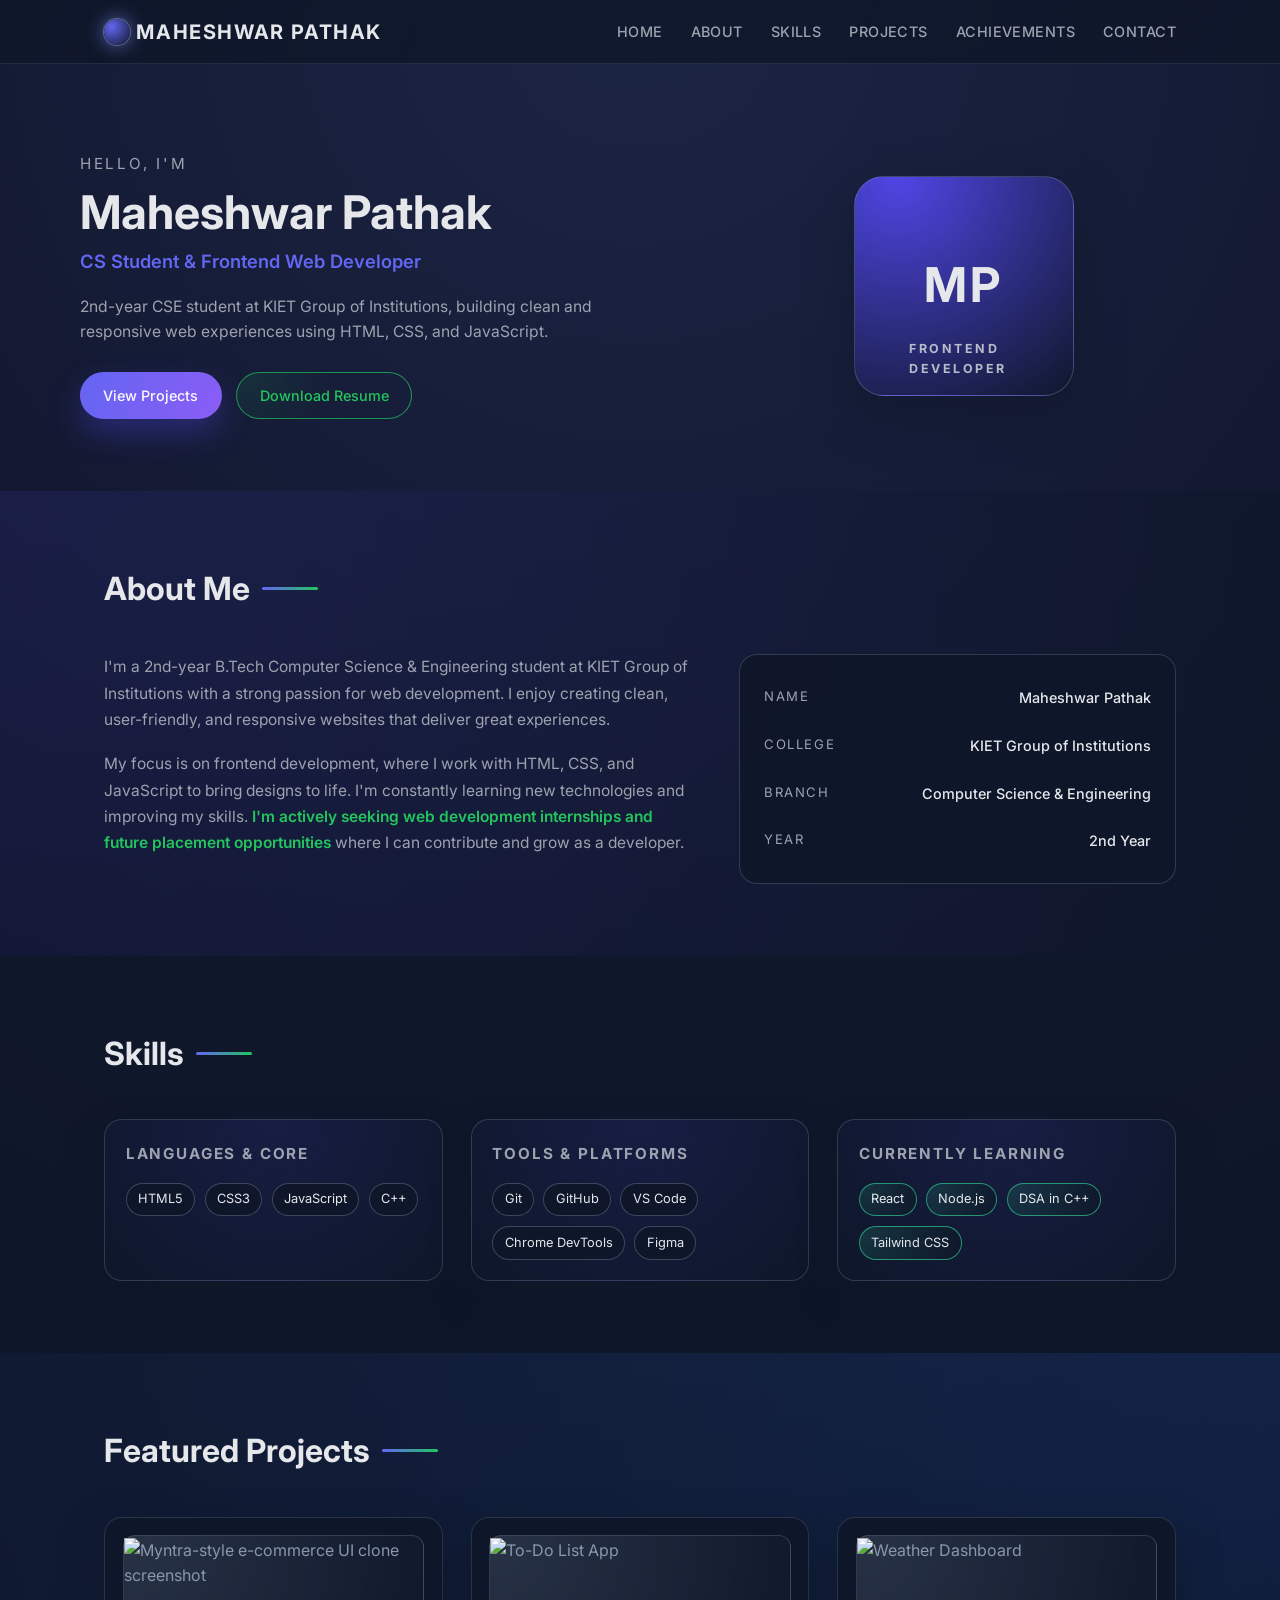
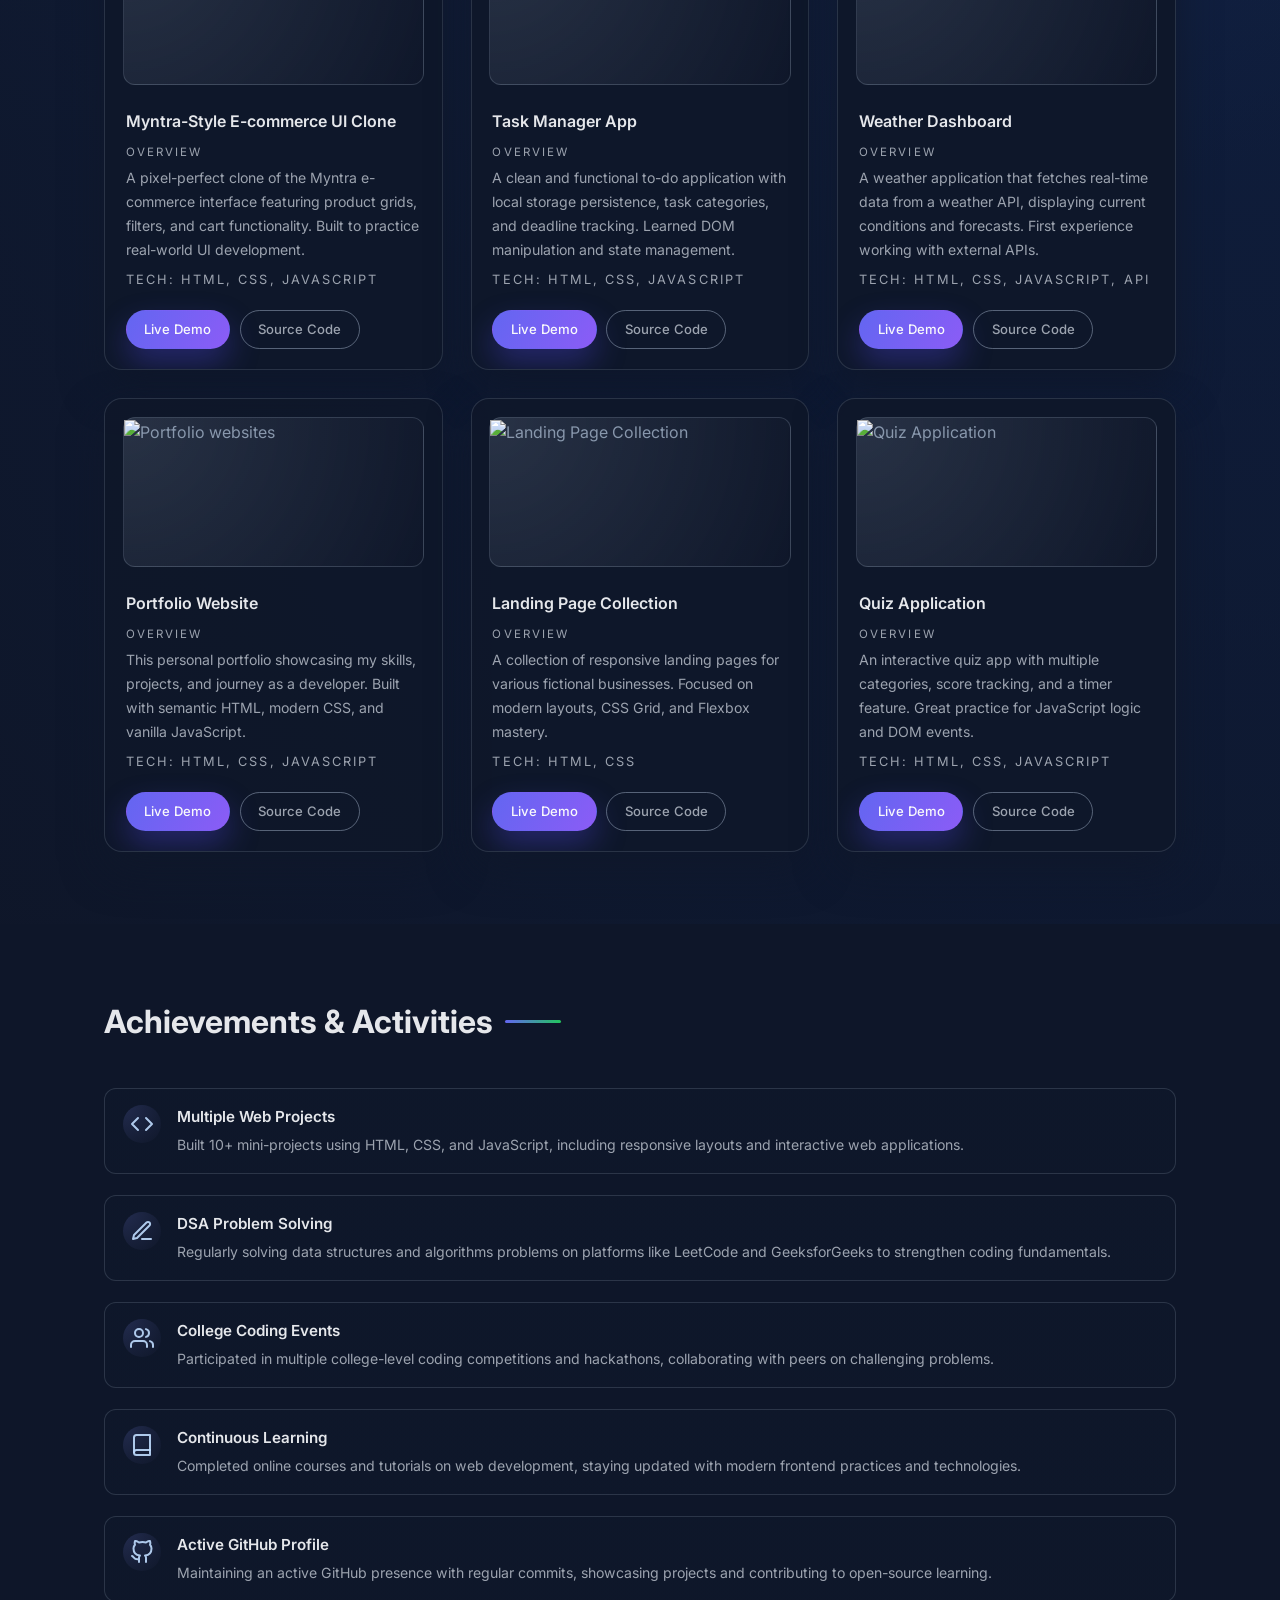
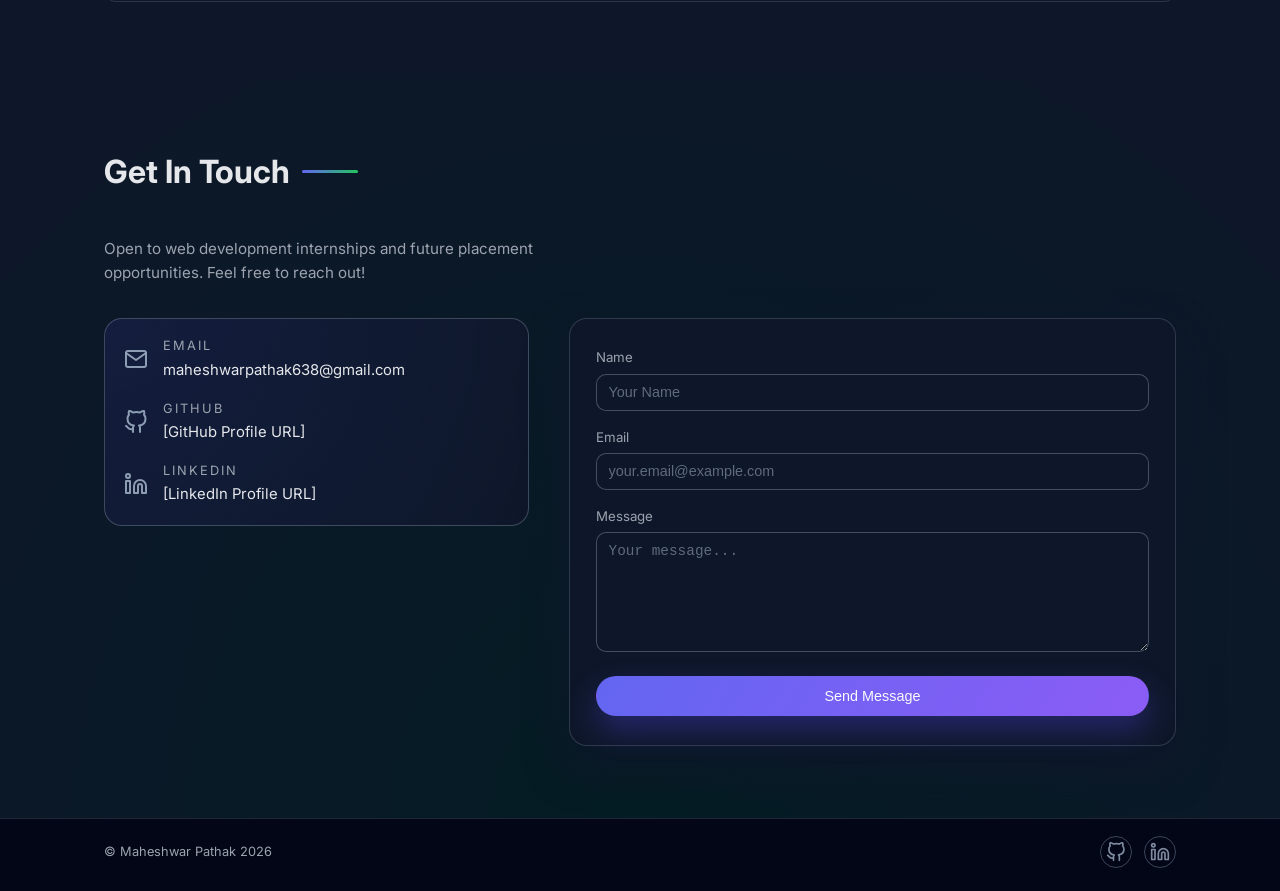
==== commit 5796f9f7: "Portfolio." ====
--- a/index.html
+++ b/index.html
@@ -4,7 +4,7 @@
     <meta charset="UTF-8">
     <meta name="viewport" content="width=device-width, initial-scale=1.0">
     <title>Maheshwar Pathak | Frontend Web Developer</title>
-    <meta name="description" content="Portfolio of Maheshwar Pathak - 2nd year CSE student at KIET Group of Institutions, seeking web development internships.">
+    <meta name="description" content="Portfolio of Maheshwar Pathak - 2nd year CS student at KIET Group of Institutions, seeking web development internships.">
     <link rel="preconnect" href="https://fonts.googleapis.com">
     <link rel="preconnect" href="https://fonts.gstatic.com" crossorigin>
     <link href="https://fonts.googleapis.com/css2?family=Inter:wght@400;500;600;700&display=swap" rel="stylesheet">
@@ -14,7 +14,7 @@
     <!-- Navbar -->
     <header class="navbar" id="navbar">
         <div class="navbar__container">
-            <a href="#home" class="navbar__logo">MP</a>
+            <a href="#home" class="navbar__logo">Maheshwar Pathak</a>
             <button class="navbar__toggle" id="navToggle" aria-label="Toggle navigation">
                 <span class="navbar__toggle-bar"></span>
                 <span class="navbar__toggle-bar"></span>
@@ -40,7 +40,7 @@
                 <div class="hero__content">
                     <p class="hero__greeting">Hello, I'm</p>
                     <h1 class="hero__title">Maheshwar Pathak</h1>
-                    <p class="hero__subtitle">CSE Student & Frontend Web Developer</p>
+                    <p class="hero__subtitle">CS Student & Frontend Web Developer</p>
                     <p class="hero__description">
                         2nd-year CSE student at KIET Group of Institutions, building clean and responsive web experiences using HTML, CSS, and JavaScript.
                     </p>
@@ -129,22 +129,45 @@
             </div>
         </section>
 
-        <!-- Projects Section -->
-        <section class="projects" id="projects">
+       <section class="projects" id="projects"> 
             <div class="section__container">
                 <h2 class="section__title">Featured Projects</h2>
                 <div class="projects__grid">
-                    <!-- Project 1 - E-commerce Clone -->
-                    <article class="project-card">
-                        <div class="project-card__image">
-                            <div class="project-card__placeholder">
-                                <svg xmlns="http://www.w3.org/2000/svg" width="48" height="48" viewBox="0 0 24 24" fill="none" stroke="currentColor" stroke-width="1.5" stroke-linecap="round" stroke-linejoin="round"><circle cx="9" cy="21" r="1"/><circle cx="20" cy="21" r="1"/><path d="M1 1h4l2.68 13.39a2 2 0 0 0 2 1.61h9.72a2 2 0 0 0 2-1.61L23 6H6"/></svg>
-                            </div>
-                        </div>
-                        <div class="project-card__content">
-                            <h3 class="project-card__title">Myntra-Style E-commerce UI Clone</h3>
-                            <p class="project-card__description">
-                                A pixel-perfect clone of the Myntra e-commerce interface featuring product grids, filters, and cart functionality. Built to practice real-world UI development.
+
+    <article class="project-card">
+  <div class="project-card__image">
+    <div class="project-card__placeholder">
+      <img src="https://static.startuptalky.com/2022/12/Myntra-Logo-Success-Story-Startuptalky--1-.jpg"
+           alt="Myntra-style e-commerce UI clone screenshot"
+           width="300" height="145">
+    </div>
+  </div>
+  <div class="project-card__content">
+    <h3 class="project-card__title">Myntra-Style E-commerce UI Clone</h3>
+    <p class="project-card__description">
+      A pixel-perfect clone of the Myntra e-commerce interface featuring product grids, filters, and cart functionality. Built to practice real-world UI development.
+    </p>
+    <p class="project-card__tech">Tech: HTML, CSS, JavaScript</p>
+    <div class="project-card__links">
+      <a href="#" class="btn btn--small btn--primary">Live Demo</a>
+      <a href="#" class="btn btn--small btn--outline">Source Code</a>
+    </div>
+  </div>
+</article>
+
+
+                    <!-- Project 2 -->
+                    <article class="project-card">
+                        <div class="project-card__image">
+                            <div class="project-card__placeholder">
+                                <img src="https://raw.githubusercontent.com/codedex-io/projects/main/projects/create-a-to-do-list-app-with-html-css-js/finished-todo-list.png"
+           alt="To-Do List App" width="300" height="145" viewBox="0 0 24 24" fill="none" stroke="currentColor" stroke-width="1.5" stroke-linecap="round" stroke-linejoin="round"><path d="M14.5 2H6a2 2 0 0 0-2 2v16a2 2 0 0 0 2 2h12a2 2 0 0 0 2-2V7.5L14.5 2z"/><polyline points="14 2 14 8 20 8"/><line x1="16" y1="13" x2="8" y2="13"/><line x1="16" y1="17" x2="8" y2="17"/><line x1="10" y1="9" x2="8" y2="9">
+                            </div>
+                        </div>
+                        <div class="project-card__content">
+                            <h3 class="project-card__title">Task Manager App</h3>
+                            <p class="project-card__description">
+                                A clean and functional to-do application with local storage persistence, task categories, and deadline tracking. Learned DOM manipulation and state management.
                             </p>
                             <p class="project-card__tech">Tech: HTML, CSS, JavaScript</p>
                             <div class="project-card__links">
@@ -154,17 +177,39 @@
                         </div>
                     </article>
 
-                    <!-- Project 2 -->
-                    <article class="project-card">
-                        <div class="project-card__image">
-                            <div class="project-card__placeholder">
-                                <svg xmlns="http://www.w3.org/2000/svg" width="48" height="48" viewBox="0 0 24 24" fill="none" stroke="currentColor" stroke-width="1.5" stroke-linecap="round" stroke-linejoin="round"><path d="M14.5 2H6a2 2 0 0 0-2 2v16a2 2 0 0 0 2 2h12a2 2 0 0 0 2-2V7.5L14.5 2z"/><polyline points="14 2 14 8 20 8"/><line x1="16" y1="13" x2="8" y2="13"/><line x1="16" y1="17" x2="8" y2="17"/><line x1="10" y1="9" x2="8" y2="9"/></svg>
-                            </div>
-                        </div>
-                        <div class="project-card__content">
-                            <h3 class="project-card__title">Task Manager App</h3>
-                            <p class="project-card__description">
-                                A clean and functional to-do application with local storage persistence, task categories, and deadline tracking. Learned DOM manipulation and state management.
+                    <!-- Project 3 -->
+                    <article class="project-card">
+                        <div class="project-card__image">
+                            <div class="project-card__placeholder">
+                                 <img src="https://i.pinimg.com/736x/9d/09/c7/9d09c73ec5decc01aa987de7d053fef4.jpg"
+           alt="Weather Dashboard" width="300" height="145" viewBox="0 0 24 24" fill="none" stroke="currentColor" stroke-width="1.5" stroke-linecap="round" stroke-linejoin="round"><path d="M14.5 2H6a2 2 0 0 0-2 2v16a2 2 0 0 0 2 2h12a2 2 0 0 0 2-2V7.5L14.5 2z"/><polyline points="14 2 14 8 20 8"/><line x1="16" y1="13" x2="8" y2="13"/><line x1="16" y1="17" x2="8" y2="17"/><line x1="10" y1="9" x2="8" y2="9">
+                            </div>
+                        </div>
+                        <div class="project-card__content">
+                            <h3 class="project-card__title">Weather Dashboard</h3>
+                            <p class="project-card__description">
+                                A weather application that fetches real-time data from a weather API, displaying current conditions and forecasts. First experience working with external APIs.
+                            </p>
+                            <p class="project-card__tech">Tech: HTML, CSS, JavaScript, API</p>
+                            <div class="project-card__links">
+                                <a href="#" class="btn btn--small btn--primary">Live Demo</a>
+                                <a href="#" class="btn btn--small btn--outline">Source Code</a>
+                            </div>
+                        </div>
+                    </article>
+
+                    <!-- Project 4 -->
+                    <article class="project-card">
+                        <div class="project-card__image">
+                            <div class="project-card__placeholder">
+                                <img src="https://themewagon.com/wp-content/uploads/2016/10/Portfolio-Websites-1500x920-1.webp"
+           alt="Portfolio websites" width="300" height="145" viewBox="0 0 24 24" fill="none" stroke="currentColor" stroke-width="1.5" stroke-linecap="round" stroke-linejoin="round"><path d="M14.5 2H6a2 2 0 0 0-2 2v16a2 2 0 0 0 2 2h12a2 2 0 0 0 2-2V7.5L14.5 2z"/><polyline points="14 2 14 8 20 8"/><line x1="16" y1="13" x2="8" y2="13"/><line x1="16" y1="17" x2="8" y2="17"/><line x1="10" y1="9" x2="8" y2="9">
+                            </div>
+                        </div>
+                        <div class="project-card__content">
+                            <h3 class="project-card__title">Portfolio Website</h3>
+                            <p class="project-card__description">
+                                This personal portfolio showcasing my skills, projects, and journey as a developer. Built with semantic HTML, modern CSS, and vanilla JavaScript.
                             </p>
                             <p class="project-card__tech">Tech: HTML, CSS, JavaScript</p>
                             <div class="project-card__links">
@@ -174,51 +219,12 @@
                         </div>
                     </article>
 
-                    <!-- Project 3 -->
-                    <article class="project-card">
-                        <div class="project-card__image">
-                            <div class="project-card__placeholder">
-                                <svg xmlns="http://www.w3.org/2000/svg" width="48" height="48" viewBox="0 0 24 24" fill="none" stroke="currentColor" stroke-width="1.5" stroke-linecap="round" stroke-linejoin="round"><path d="M17.5 19H9a7 7 0 1 1 6.71-9h1.79a4.5 4.5 0 1 1 0 9Z"/></svg>
-                            </div>
-                        </div>
-                        <div class="project-card__content">
-                            <h3 class="project-card__title">Weather Dashboard</h3>
-                            <p class="project-card__description">
-                                A weather application that fetches real-time data from a weather API, displaying current conditions and forecasts. First experience working with external APIs.
-                            </p>
-                            <p class="project-card__tech">Tech: HTML, CSS, JavaScript, API</p>
-                            <div class="project-card__links">
-                                <a href="#" class="btn btn--small btn--primary">Live Demo</a>
-                                <a href="#" class="btn btn--small btn--outline">Source Code</a>
-                            </div>
-                        </div>
-                    </article>
-
-                    <!-- Project 4 -->
-                    <article class="project-card">
-                        <div class="project-card__image">
-                            <div class="project-card__placeholder">
-                                <svg xmlns="http://www.w3.org/2000/svg" width="48" height="48" viewBox="0 0 24 24" fill="none" stroke="currentColor" stroke-width="1.5" stroke-linecap="round" stroke-linejoin="round"><rect x="3" y="3" width="18" height="18" rx="2" ry="2"/><circle cx="8.5" cy="8.5" r="1.5"/><polyline points="21 15 16 10 5 21"/></svg>
-                            </div>
-                        </div>
-                        <div class="project-card__content">
-                            <h3 class="project-card__title">Portfolio Website</h3>
-                            <p class="project-card__description">
-                                This personal portfolio showcasing my skills, projects, and journey as a developer. Built with semantic HTML, modern CSS, and vanilla JavaScript.
-                            </p>
-                            <p class="project-card__tech">Tech: HTML, CSS, JavaScript</p>
-                            <div class="project-card__links">
-                                <a href="#" class="btn btn--small btn--primary">Live Demo</a>
-                                <a href="#" class="btn btn--small btn--outline">Source Code</a>
-                            </div>
-                        </div>
-                    </article>
-
                     <!-- Project 5 -->
                     <article class="project-card">
                         <div class="project-card__image">
                             <div class="project-card__placeholder">
-                                <svg xmlns="http://www.w3.org/2000/svg" width="48" height="48" viewBox="0 0 24 24" fill="none" stroke="currentColor" stroke-width="1.5" stroke-linecap="round" stroke-linejoin="round"><rect x="2" y="3" width="20" height="14" rx="2" ry="2"/><line x1="8" y1="21" x2="16" y2="21"/><line x1="12" y1="17" x2="12" y2="21"/></svg>
+                              <img src="https://entail.mayple.com/en-assets/mayple/emailcapturelandingpages_1-1700566386855.png"
+           alt="Landing Page Collection" width="300" height="145" viewBox="0 0 24 24" fill="none" stroke="currentColor" stroke-width="1.5" stroke-linecap="round" stroke-linejoin="round"><path d="M14.5 2H6a2 2 0 0 0-2 2v16a2 2 0 0 0 2 2h12a2 2 0 0 0 2-2V7.5L14.5 2z"/><polyline points="14 2 14 8 20 8"/><line x1="16" y1="13" x2="8" y2="13"/><line x1="16" y1="17" x2="8" y2="17"/><line x1="10" y1="9" x2="8" y2="9">
                             </div>
                         </div>
                         <div class="project-card__content">
@@ -238,7 +244,8 @@
                     <article class="project-card">
                         <div class="project-card__image">
                             <div class="project-card__placeholder">
-                                <svg xmlns="http://www.w3.org/2000/svg" width="48" height="48" viewBox="0 0 24 24" fill="none" stroke="currentColor" stroke-width="1.5" stroke-linecap="round" stroke-linejoin="round"><circle cx="12" cy="12" r="10"/><polygon points="10 8 16 12 10 16 10 8"/></svg>
+                                <img src="https://www.sourcecodester.com/sites/default/files/images/rems/qa.png"
+           alt="Quiz Application" width="300" height="145" viewBox="0 0 24 24" fill="none" stroke="currentColor" stroke-width="1.5" stroke-linecap="round" stroke-linejoin="round"><path d="M14.5 2H6a2 2 0 0 0-2 2v16a2 2 0 0 0 2 2h12a2 2 0 0 0 2-2V7.5L14.5 2z"/><polyline points="14 2 14 8 20 8"/><line x1="16" y1="13" x2="8" y2="13"/><line x1="16" y1="17" x2="8" y2="17"/><line x1="10" y1="9" x2="8" y2="9">
                             </div>
                         </div>
                         <div class="project-card__content">
@@ -322,21 +329,21 @@
                             <svg xmlns="http://www.w3.org/2000/svg" width="24" height="24" viewBox="0 0 24 24" fill="none" stroke="currentColor" stroke-width="2" stroke-linecap="round" stroke-linejoin="round"><path d="M4 4h16c1.1 0 2 .9 2 2v12c0 1.1-.9 2-2 2H4c-1.1 0-2-.9-2-2V6c0-1.1.9-2 2-2z"/><polyline points="22,6 12,13 2,6"/></svg>
                             <div>
                                 <span class="contact__info-label">Email</span>
-                                <a href="mailto:maheshwar@example.com" class="contact__info-value">maheshwar@example.com</a>
+                                <a href="mailto:maheshwar@example.com" class="contact__info-value">maheshwarpathak638@gmail.com</a>
                             </div>
                         </div>
                         <div class="contact__info-item">
                             <svg xmlns="http://www.w3.org/2000/svg" width="24" height="24" viewBox="0 0 24 24" fill="none" stroke="currentColor" stroke-width="2" stroke-linecap="round" stroke-linejoin="round"><path d="M9 19c-5 1.5-5-2.5-7-3m14 6v-3.87a3.37 3.37 0 0 0-.94-2.61c3.14-.35 6.44-1.54 6.44-7A5.44 5.44 0 0 0 20 4.77 5.07 5.07 0 0 0 19.91 1S18.73.65 16 2.48a13.38 13.38 0 0 0-7 0C6.27.65 5.09 1 5.09 1A5.07 5.07 0 0 0 5 4.77a5.44 5.44 0 0 0-1.5 3.78c0 5.42 3.3 6.61 6.44 7A3.37 3.37 0 0 0 9 18.13V22"/></svg>
                             <div>
                                 <span class="contact__info-label">GitHub</span>
-                                <a href="#" class="contact__info-value" target="_blank" rel="noopener noreferrer">[GitHub Profile URL]</a>
+                                <a href="https://github.com/MaheshwarPathak" class="contact__info-value" target="_blank" rel="noopener noreferrer">[GitHub Profile URL]</a>
                             </div>
                         </div>
                         <div class="contact__info-item">
                             <svg xmlns="http://www.w3.org/2000/svg" width="24" height="24" viewBox="0 0 24 24" fill="none" stroke="currentColor" stroke-width="2" stroke-linecap="round" stroke-linejoin="round"><path d="M16 8a6 6 0 0 1 6 6v7h-4v-7a2 2 0 0 0-2-2 2 2 0 0 0-2 2v7h-4v-7a6 6 0 0 1 6-6z"/><rect x="2" y="9" width="4" height="12"/><circle cx="4" cy="4" r="2"/></svg>
                             <div>
                                 <span class="contact__info-label">LinkedIn</span>
-                                <a href="#" class="contact__info-value" target="_blank" rel="noopener noreferrer">[LinkedIn Profile URL]</a>
+                                <a href="https://www.linkedin.com/in/maheshwar-pathak/" class="contact__info-value" target="_blank" rel="noopener noreferrer">[LinkedIn Profile URL]</a>
                             </div>
                         </div>
                     </div>
@@ -372,10 +379,10 @@
         <div class="footer__container">
             <p class="footer__copyright">&copy; Maheshwar Pathak 2026</p>
             <div class="footer__socials">
-                <a href="#" class="footer__social-link" aria-label="GitHub" target="_blank" rel="noopener noreferrer">
+                <a href="https://github.com/MaheshwarPathak" class="footer__social-link" aria-label="GitHub" target="_blank" rel="noopener noreferrer">
                     <svg xmlns="http://www.w3.org/2000/svg" width="20" height="20" viewBox="0 0 24 24" fill="none" stroke="currentColor" stroke-width="2" stroke-linecap="round" stroke-linejoin="round"><path d="M9 19c-5 1.5-5-2.5-7-3m14 6v-3.87a3.37 3.37 0 0 0-.94-2.61c3.14-.35 6.44-1.54 6.44-7A5.44 5.44 0 0 0 20 4.77 5.07 5.07 0 0 0 19.91 1S18.73.65 16 2.48a13.38 13.38 0 0 0-7 0C6.27.65 5.09 1 5.09 1A5.07 5.07 0 0 0 5 4.77a5.44 5.44 0 0 0-1.5 3.78c0 5.42 3.3 6.61 6.44 7A3.37 3.37 0 0 0 9 18.13V22"/></svg>
                 </a>
-                <a href="#" class="footer__social-link" aria-label="LinkedIn" target="_blank" rel="noopener noreferrer">
+                <a href="https://www.linkedin.com/in/maheshwar-pathak/" class="footer__social-link" aria-label="LinkedIn" target="_blank" rel="noopener noreferrer">
                     <svg xmlns="http://www.w3.org/2000/svg" width="20" height="20" viewBox="0 0 24 24" fill="none" stroke="currentColor" stroke-width="2" stroke-linecap="round" stroke-linejoin="round"><path d="M16 8a6 6 0 0 1 6 6v7h-4v-7a2 2 0 0 0-2-2 2 2 0 0 0-2 2v7h-4v-7a6 6 0 0 1 6-6z"/><rect x="2" y="9" width="4" height="12"/><circle cx="4" cy="4" r="2"/></svg>
                 </a>
             </div>
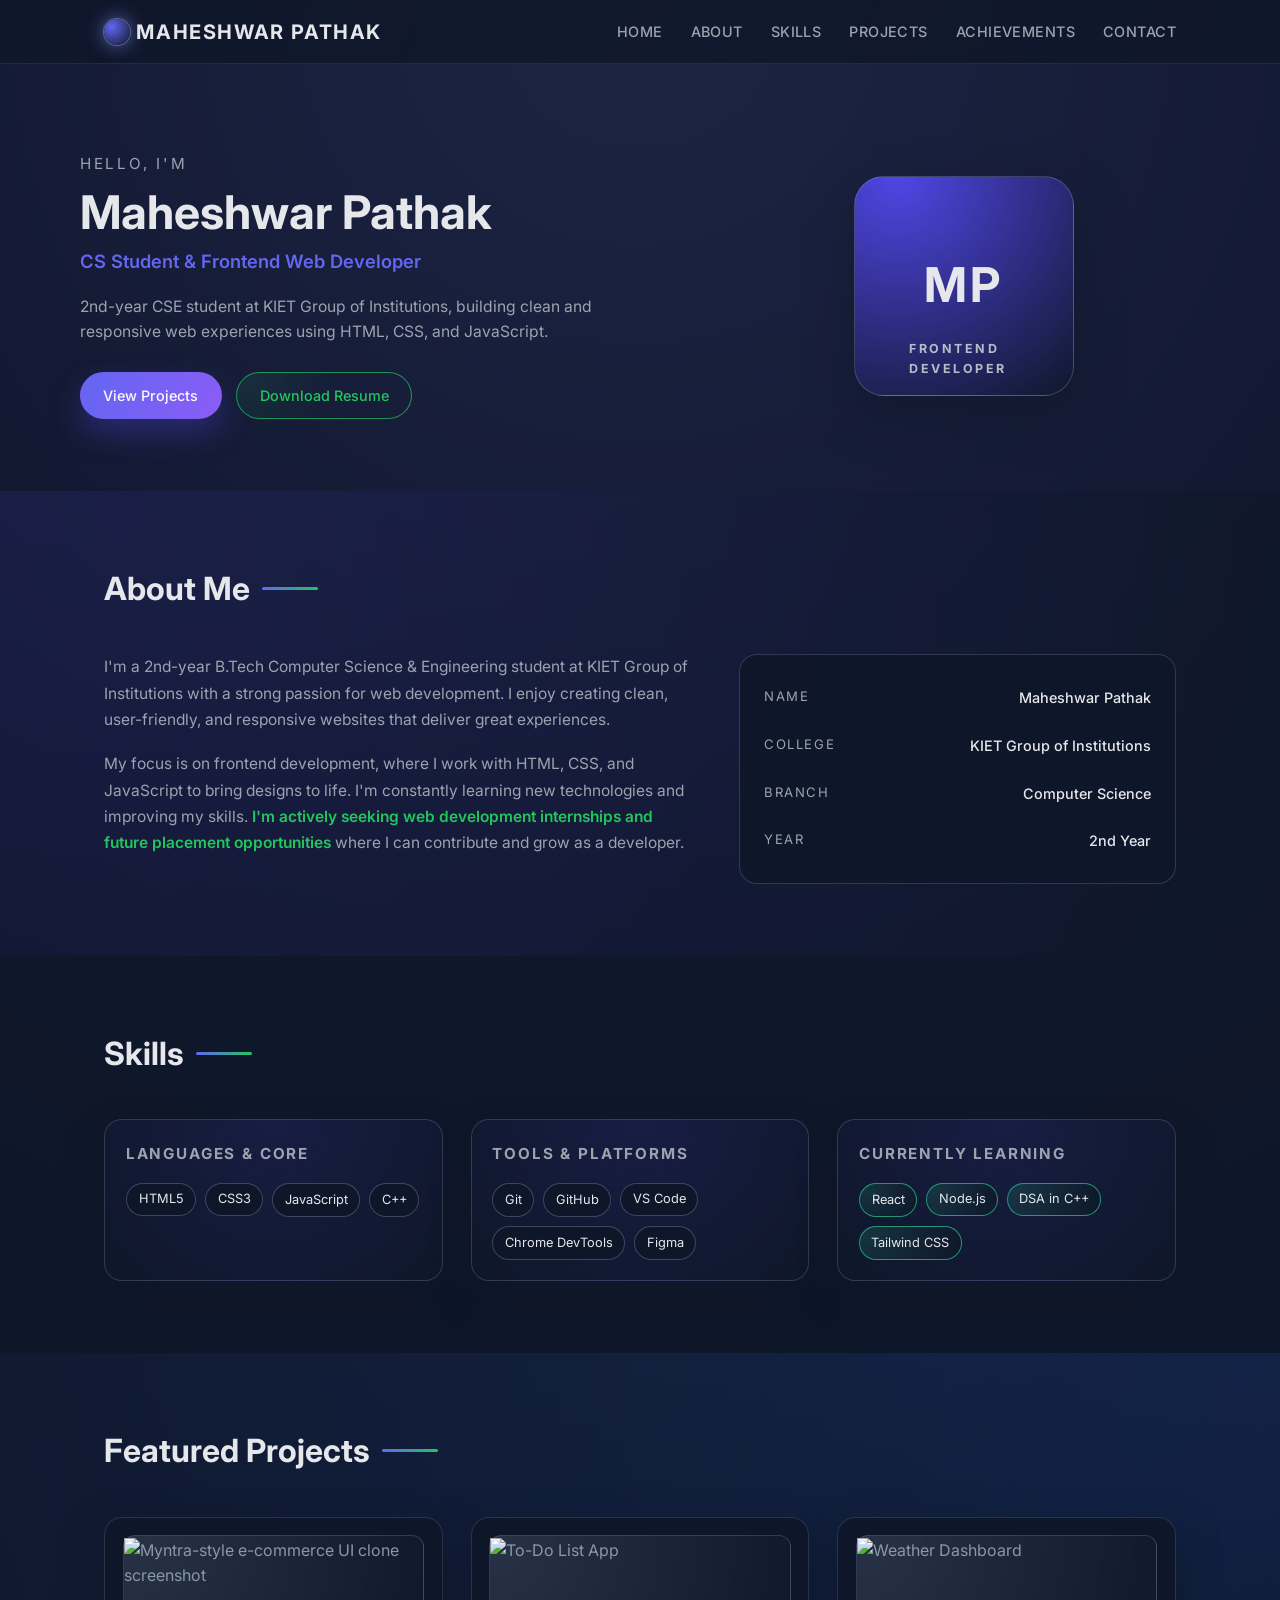
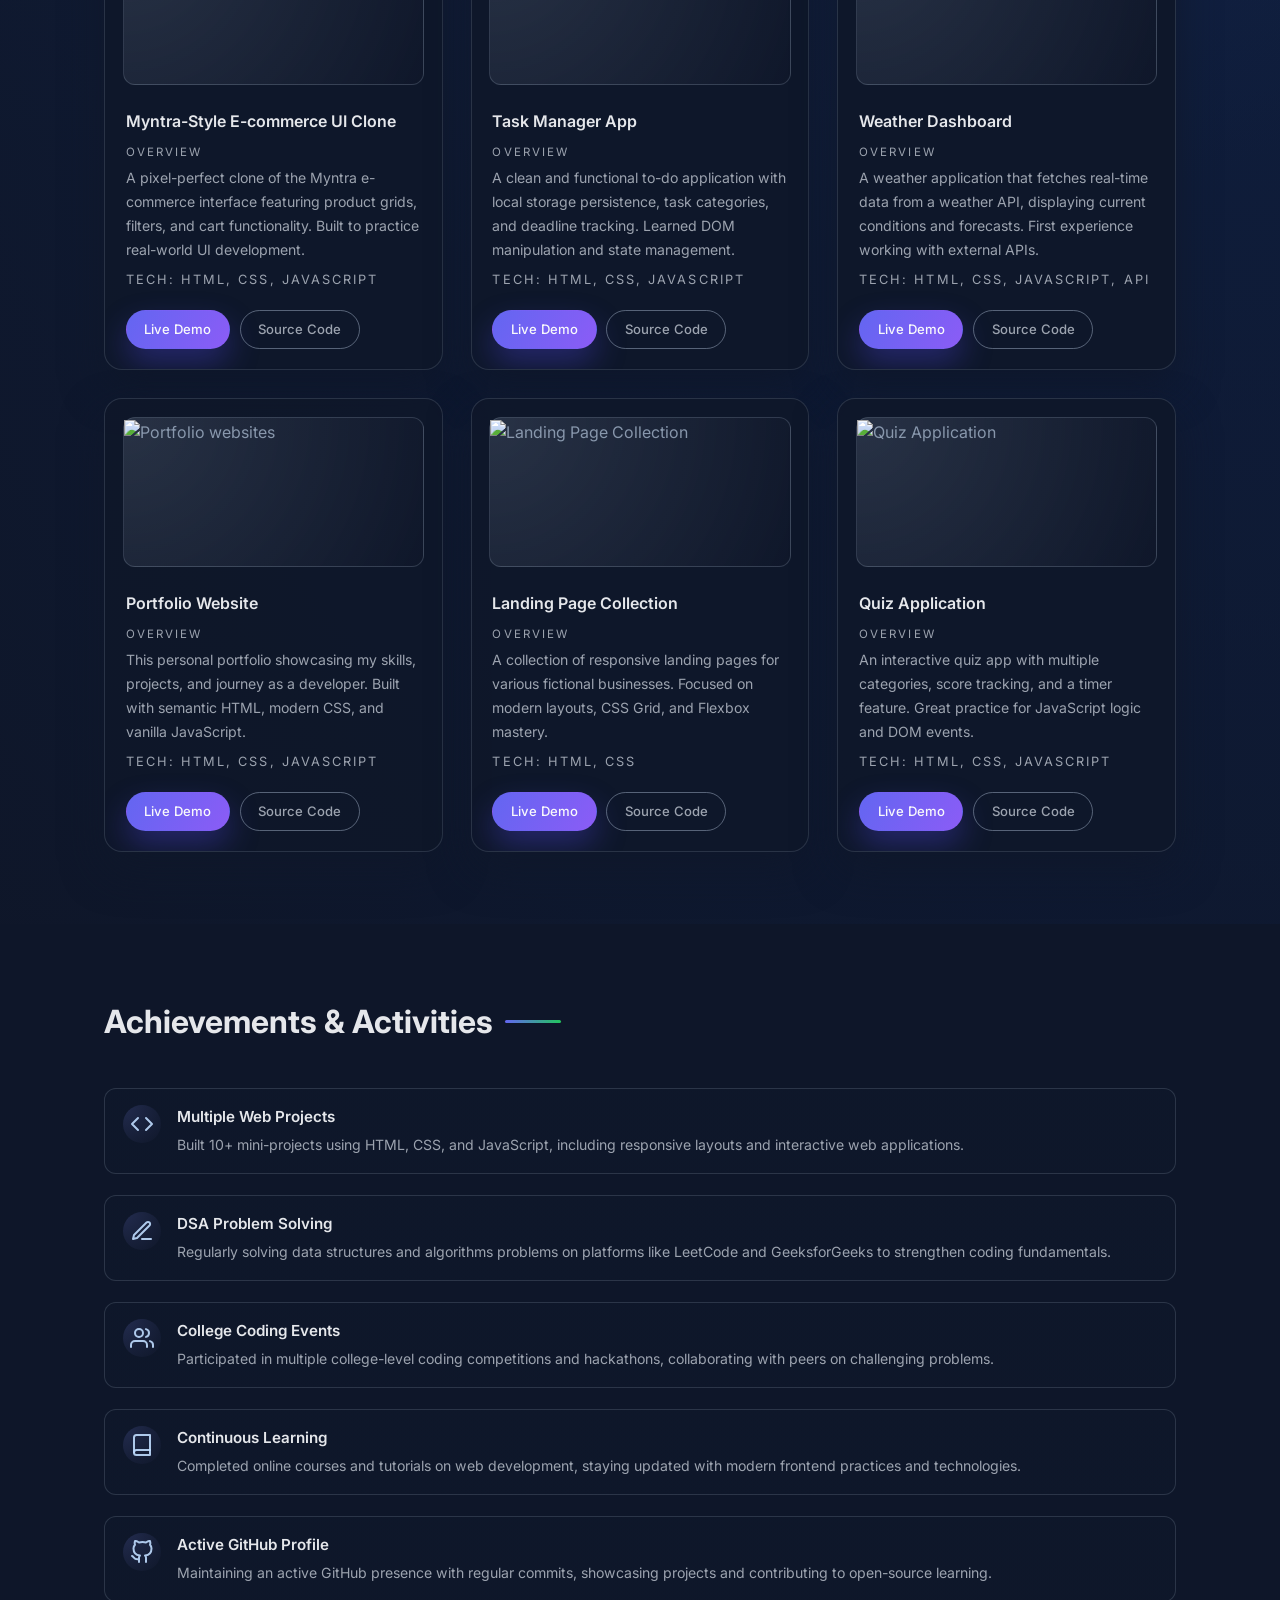
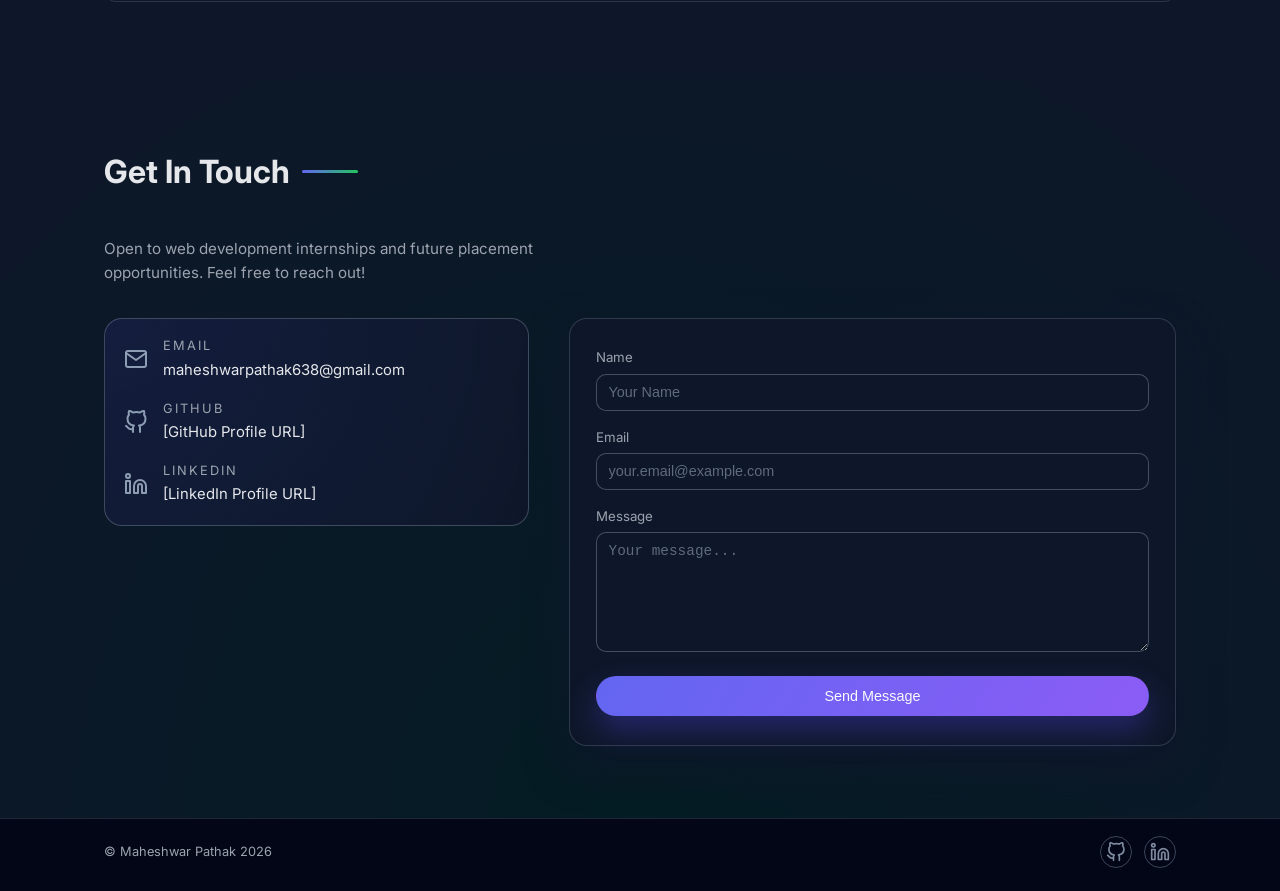
==== commit ae2f312d: "Change branch name from 'Computer Science & Engineering' to 'Computer Science'" ====
--- a/index.html
+++ b/index.html
@@ -81,7 +81,7 @@
                         </div>
                         <div class="about__detail-item">
                             <span class="about__detail-label">Branch</span>
-                            <span class="about__detail-value">Computer Science & Engineering</span>
+                            <span class="about__detail-value">Computer Science</span>
                         </div>
                         <div class="about__detail-item">
                             <span class="about__detail-label">Year</span>
